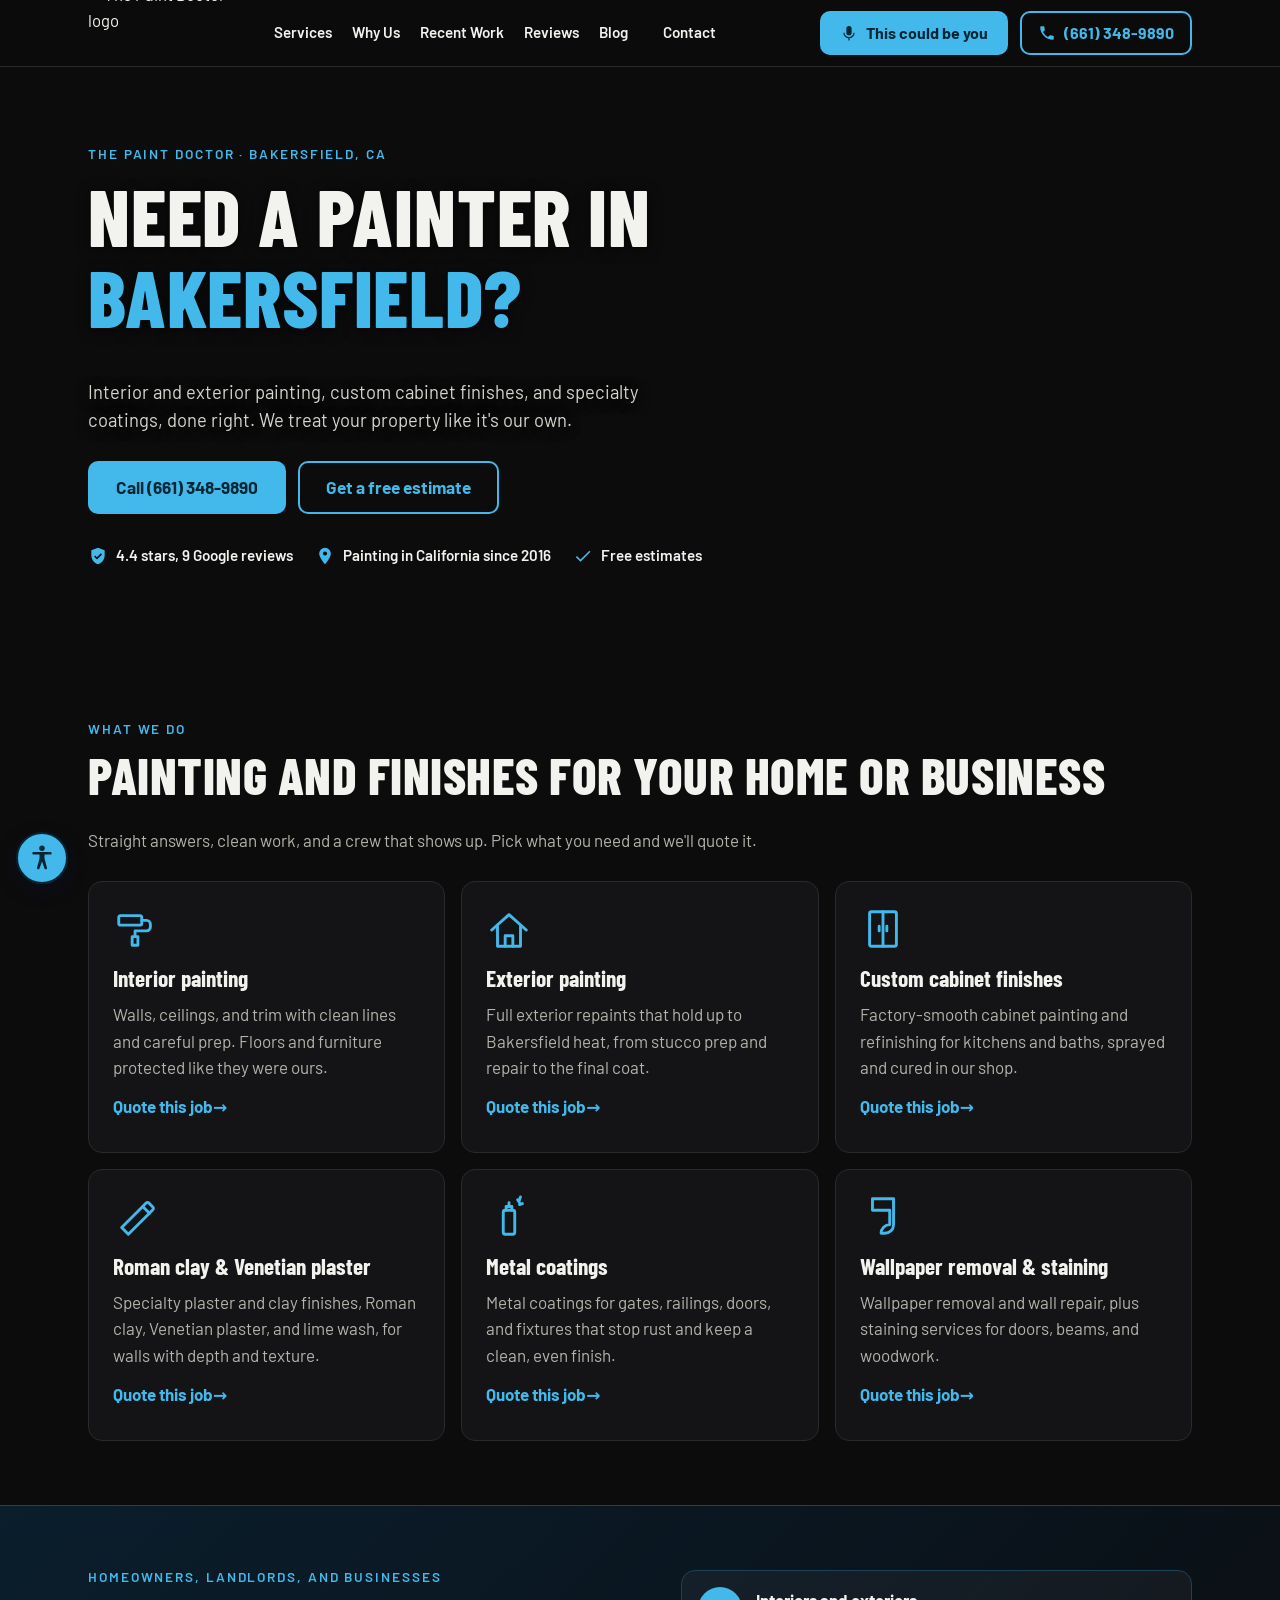
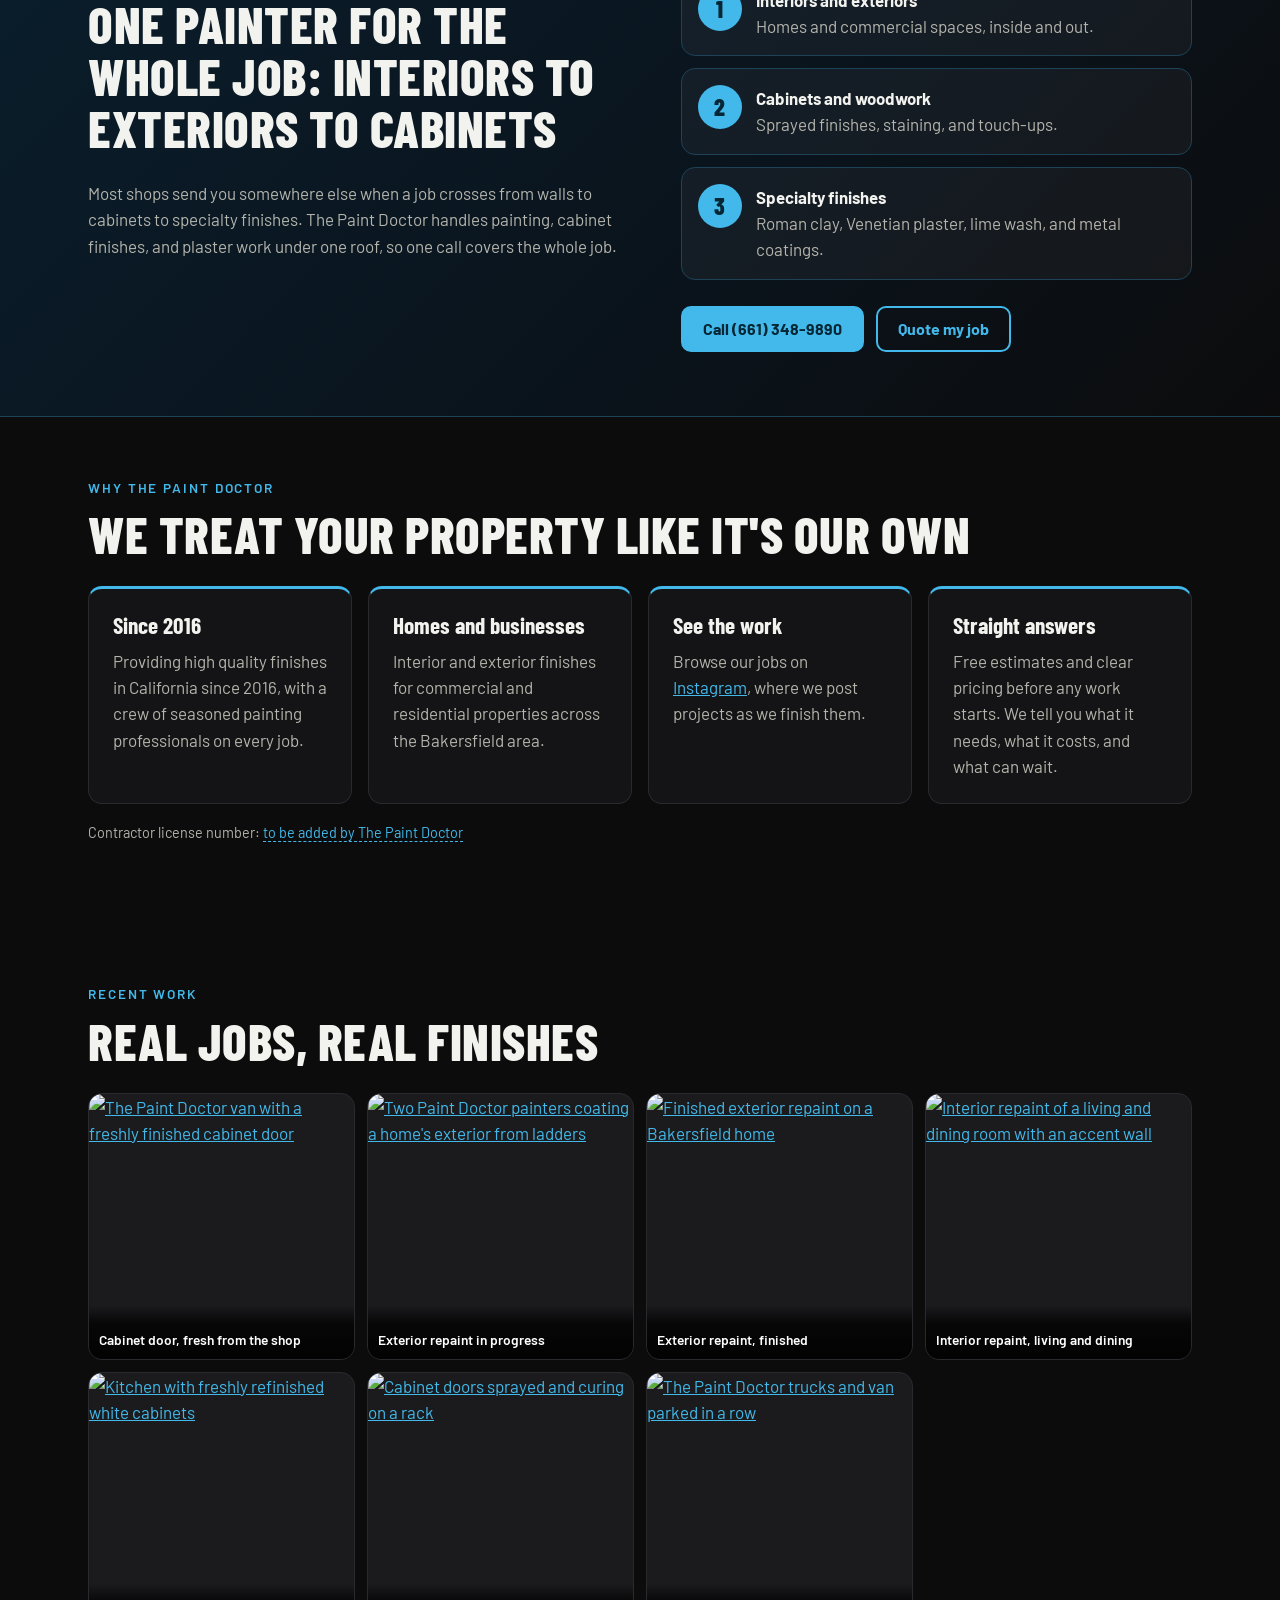
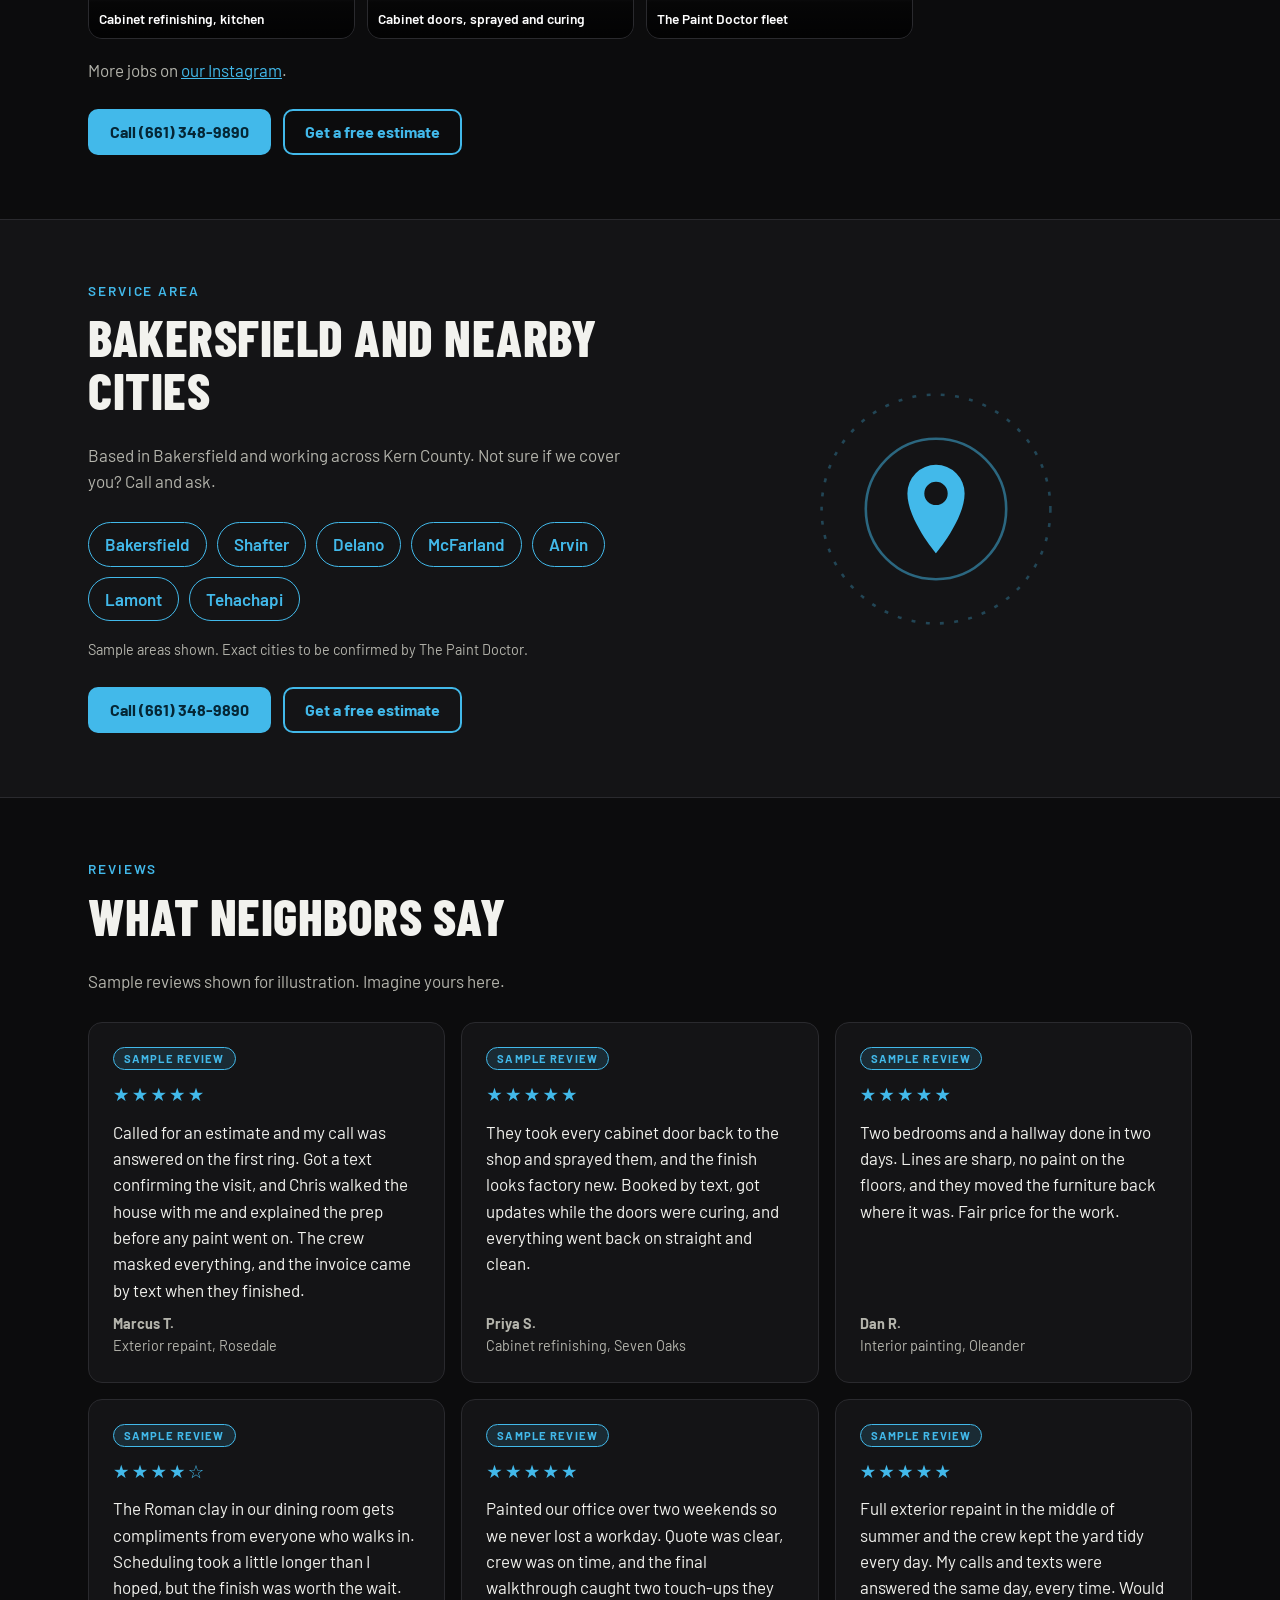
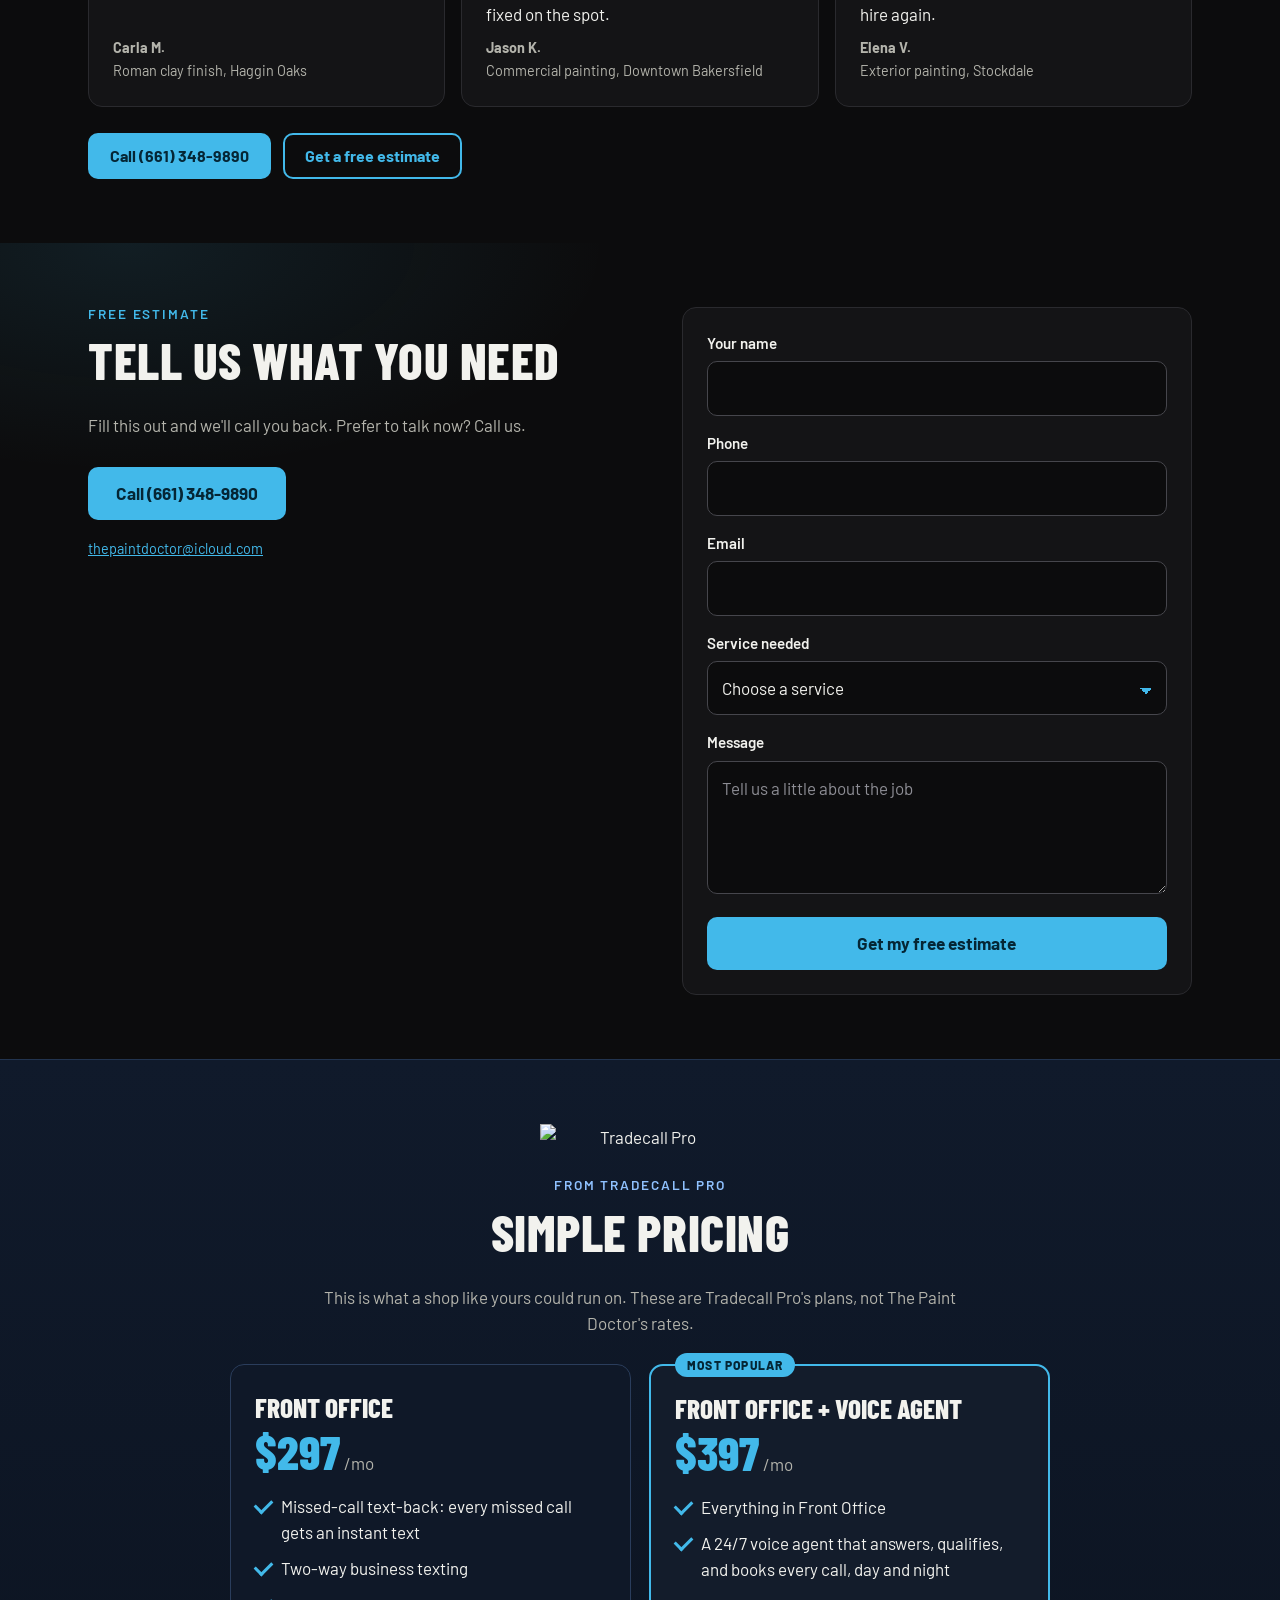
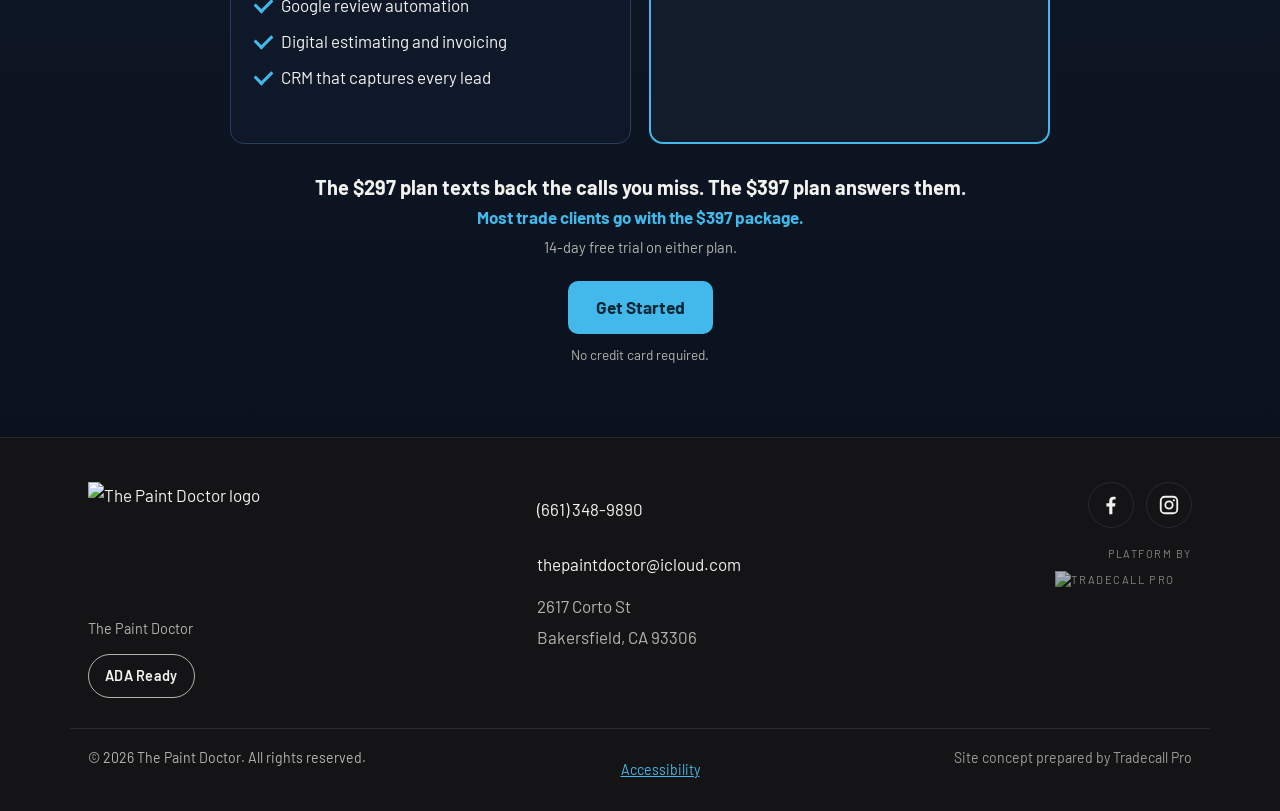
==== PaintDoctor/index.html @ b5bb81c0 "Paint Doctor prospect mockup (TCP-0525)" ====
<!doctype html>
<html lang="en">
<head>
<meta charset="utf-8">
<meta name="viewport" content="width=device-width, initial-scale=1">
<title>The Paint Doctor | Painter in Bakersfield, CA</title>
<meta name="description" content="Interior and exterior painting, custom cabinet finishes, Roman clay and Venetian plaster, and metal coatings in Bakersfield. Call The Paint Doctor at (661) 348-9890 for a free estimate.">
<meta property="og:type" content="website">
<meta property="og:title" content="The Paint Doctor | Painter in Bakersfield, CA">
<meta property="og:description" content="Interior, exterior, and cabinet painting, done right. Call or send a quick note and we'll get back to you.">
<meta property="og:image" content="https://images.pexels.com/photos/36153946/pexels-photo-36153946.jpeg?auto=compress&cs=tinysrgb&w=1600">
<meta name="theme-color" content="#0c0c0d">
<link rel="icon" href="data:image/svg+xml,%3Csvg xmlns='http://www.w3.org/2000/svg' viewBox='0 0 32 32'%3E%3Crect width='32' height='32' rx='6' fill='%230c0c0d'/%3E%3Cpath d='M16 3s9 10.5 9 16a9 9 0 1 1-18 0c0-5.5 9-16 9-16z' fill='%2342b9ea'/%3E%3C/svg%3E">
<link rel="preconnect" href="https://fonts.googleapis.com">
<link rel="preconnect" href="https://fonts.gstatic.com" crossorigin>
<link rel="stylesheet" href="https://fonts.googleapis.com/css2?family=Barlow+Condensed:wght@600;700;800&family=Barlow:wght@400;500;600&display=swap">
<link rel="stylesheet" href="styles.css?v=11">
</head>
<body>
<a class="skip" href="#main">Skip to content</a>

<header class="site-header" id="top">
  <div class="wrap header-row">
    <a class="brand" href="#top" aria-label="The Paint Doctor">
      <img src="https://paintdoctorchris.com/wp-content/uploads/2020/05/The-Paint-Doctor-logo.png" alt="The Paint Doctor logo" style="width:150px;height:104px;object-fit:contain">
    </a>
    <nav class="nav" id="nav" aria-label="Main">
      <a href="#services">Services</a>
      <a href="#why">Why Us</a>
      <a href="#work">Recent Work</a>
      <a href="#reviews">Reviews</a>
      <a href="#blog" id="blogLink" aria-haspopup="dialog">Blog</a>
      <a href="#quote">Contact</a>
    </nav>
    <div class="header-ctas">
      <button class="btn btn-call btn-demo" id="demoOpen" type="button" aria-haspopup="dialog">
        <svg viewBox="0 0 24 24" width="18" height="18" aria-hidden="true"><path fill="currentColor" d="M12 15a3.500 3.500 0 0 0 3.500-3.500V6a3.500 3.500 0 0 0-7 0v5.500A3.500 3.500 0 0 0 12 15zm6-3.500a6 6 0 0 1-12 0H4.500a7.500 7.500 0 0 0 6.750 7.460V22h1.500v-3.040A7.500 7.500 0 0 0 19.500 11.500z"/></svg>
        <span>This could be you</span>
      </button>
      <a class="btn btn-ghost header-call" href="tel:+16613489890" aria-label="Call (661) 348-9890">
        <svg viewBox="0 0 24 24" width="18" height="18" aria-hidden="true"><path fill="currentColor" d="M6.6 10.8a15.1 15.1 0 0 0 6.6 6.6l2.2-2.2a1 1 0 0 1 1-.25 11.4 11.4 0 0 0 3.6.57 1 1 0 0 1 1 1V20a1 1 0 0 1-1 1A17 17 0 0 1 3 4a1 1 0 0 1 1-1h3.5a1 1 0 0 1 1 1c0 1.25.2 2.45.57 3.57a1 1 0 0 1-.25 1z"/></svg>
        <span class="call-num">(661) 348-9890</span>
      </a>
    </div>
    <button class="menu-btn" id="menuBtn" aria-expanded="false" aria-controls="nav" aria-label="Open menu">
      <span></span><span></span><span></span>
    </button>
  </div>
</header>

<main id="main">

<section class="hero">
  <div class="wrap hero-grid">
    <div class="hero-copy">
      <p class="eyebrow">The Paint Doctor &middot; Bakersfield, CA</p>
      <h1>Need a painter in <span class="hl">Bakersfield?</span></h1>
      <p class="lead">Interior and exterior painting, custom cabinet finishes, and specialty coatings, done right. We treat your property like it's our own.</p>
      <div class="cta-row">
        <a class="btn btn-call btn-lg" href="tel:+16613489890">Call (661) 348-9890</a>
        <a class="btn btn-ghost btn-lg" href="#quote">Get a free estimate</a>
      </div>
      <ul class="trust" aria-label="Why call us">
        <li><svg viewBox="0 0 24 24" width="20" height="20" aria-hidden="true"><path fill="currentColor" d="M12 2 4 5v6c0 5 3.4 9.4 8 11 4.6-1.6 8-6 8-11V5zm-1.2 14.2-3.5-3.5 1.4-1.4 2.1 2.1 4.6-4.6 1.4 1.4z"/></svg>4.4 stars, 9 Google reviews</li>
        <li><svg viewBox="0 0 24 24" width="20" height="20" aria-hidden="true"><path fill="currentColor" d="M12 2a7 7 0 0 0-7 7c0 5.2 7 13 7 13s7-7.8 7-13a7 7 0 0 0-7-7zm0 9.5A2.5 2.5 0 1 1 12 6.500a2.500 2.500 0 0 1 0 5z"/></svg>Painting in California since 2016</li>
        <li><svg viewBox="0 0 24 24" width="20" height="20" aria-hidden="true"><path fill="currentColor" d="M9 16.2 4.800 12l-1.400 1.400L9 19 21 7l-1.400-1.400z"/></svg>Free estimates</li>
      </ul>
    </div>
    <div class="hero-art" aria-hidden="true">
      <svg viewBox="0 0 320 320" class="hero-bolt">
        <circle cx="160" cy="160" r="150" fill="none" stroke="currentColor" stroke-opacity=".25" stroke-width="2" stroke-dasharray="4 10"/>
        <circle cx="160" cy="160" r="112" fill="currentColor" fill-opacity=".07"/>
        <rect x="78" y="106" width="126" height="36" rx="9" fill="currentColor"/>
        <path d="M204 124h16a14 14 0 0 1 14 14v20a14 14 0 0 1-14 14h-56" fill="none" stroke="currentColor" stroke-width="11"/>
        <rect x="156" y="164" width="17" height="56" rx="8" fill="currentColor"/>
      </svg>
    </div>
  </div>
</section>

<section class="section" id="services" aria-labelledby="services-h">
  <div class="wrap">
    <p class="eyebrow">What we do</p>
    <h2 id="services-h">Painting and finishes for your home or business</h2>
    <p class="section-lead">Straight answers, clean work, and a crew that shows up. Pick what you need and we'll quote it.</p>
    <ul class="grid services">
      <li class="card">
        <svg class="ico" viewBox="0 0 48 48" aria-hidden="true" fill="none" stroke="currentColor" stroke-width="3" stroke-linecap="round" stroke-linejoin="round"><rect x="6" y="10" width="24" height="10" rx="2"/><path d="M30 15h5a4 4 0 0 1 4 4v3a4 4 0 0 1-4 4H23v6"/><path d="M20 32h6v9h-6z"/></svg>
        <h3>Interior painting</h3>
        <p>Walls, ceilings, and trim with clean lines and careful prep. Floors and furniture protected like they were ours.</p>
        <a class="card-link" href="#quote" data-service="Interior painting">Quote this job</a>
      </li>
      <li class="card">
        <svg class="ico" viewBox="0 0 48 48" aria-hidden="true" fill="none" stroke="currentColor" stroke-width="3" stroke-linecap="round" stroke-linejoin="round"><path d="M6 25 24 9l18 16"/><path d="M12 21v21h24V21"/><path d="M20 42V31h8v11"/></svg>
        <h3>Exterior painting</h3>
        <p>Full exterior repaints that hold up to Bakersfield heat, from stucco prep and repair to the final coat.</p>
        <a class="card-link" href="#quote" data-service="Exterior painting">Quote this job</a>
      </li>
      <li class="card">
        <svg class="ico" viewBox="0 0 48 48" aria-hidden="true" fill="none" stroke="currentColor" stroke-width="3" stroke-linecap="round" stroke-linejoin="round"><rect x="10" y="6" width="28" height="36" rx="2"/><path d="M24 6v36"/><path d="M20 21v5M28 21v5"/></svg>
        <h3>Custom cabinet finishes</h3>
        <p>Factory-smooth cabinet painting and refinishing for kitchens and baths, sprayed and cured in our shop.</p>
        <a class="card-link" href="#quote" data-service="Custom cabinet finishes">Quote this job</a>
      </li>
      <li class="card">
        <svg class="ico" viewBox="0 0 48 48" aria-hidden="true" fill="none" stroke="currentColor" stroke-width="3" stroke-linecap="round" stroke-linejoin="round"><path d="M9 35 31 13l7 7L16 42z"/><path d="M31 13l3.500-3.500a2.100 2.100 0 0 1 3 0l4 4a2.100 2.100 0 0 1 0 3L38 20"/></svg>
        <h3>Roman clay &amp; Venetian plaster</h3>
        <p>Specialty plaster and clay finishes, Roman clay, Venetian plaster, and lime wash, for walls with depth and texture.</p>
        <a class="card-link" href="#quote" data-service="Roman clay and Venetian plaster">Quote this job</a>
      </li>
      <li class="card">
        <svg class="ico" viewBox="0 0 48 48" aria-hidden="true" fill="none" stroke="currentColor" stroke-width="3" stroke-linecap="round" stroke-linejoin="round"><rect x="18" y="17" width="12" height="25" rx="2"/><path d="M21 17v-4h6v4"/><path d="M24 13V9"/><path d="M33 6l2 3M38 10l-3 1M36 3l-1 3"/></svg>
        <h3>Metal coatings</h3>
        <p>Metal coatings for gates, railings, doors, and fixtures that stop rust and keep a clean, even finish.</p>
        <a class="card-link" href="#quote" data-service="Metal coatings">Quote this job</a>
      </li>
      <li class="card">
        <svg class="ico" viewBox="0 0 48 48" aria-hidden="true" fill="none" stroke="currentColor" stroke-width="3" stroke-linecap="round" stroke-linejoin="round"><path d="M13 5h22v27a9 9 0 0 1-9 9h-4a9 9 0 0 1 9-9V17H13z"/></svg>
        <h3>Wallpaper removal &amp; staining</h3>
        <p>Wallpaper removal and wall repair, plus staining services for doors, beams, and woodwork.</p>
        <a class="card-link" href="#quote" data-service="Wallpaper removal and staining">Quote this job</a>
      </li>
    </ul>
  </div>
</section>

<section class="band" id="investors" aria-labelledby="inv-h">
  <div class="wrap band-grid">
    <div>
      <p class="eyebrow">Homeowners, landlords, and businesses</p>
      <h2 id="inv-h">One painter for the whole job: interiors to exteriors to cabinets</h2>
      <p class="section-lead">Most shops send you somewhere else when a job crosses from walls to cabinets to specialty finishes. The Paint Doctor handles painting, cabinet finishes, and plaster work under one roof, so one call covers the whole job.</p>
    </div>
    <div class="band-side">
      <ol class="steps">
        <li><strong>Interiors and exteriors</strong><span>Homes and commercial spaces, inside and out.</span></li>
        <li><strong>Cabinets and woodwork</strong><span>Sprayed finishes, staining, and touch-ups.</span></li>
        <li><strong>Specialty finishes</strong><span>Roman clay, Venetian plaster, lime wash, and metal coatings.</span></li>
      </ol>
      <div class="cta-row">
        <a class="btn btn-call" href="tel:+16613489890">Call (661) 348-9890</a>
        <a class="btn btn-ghost" href="#quote" data-service="Custom cabinet finishes">Quote my job</a>
      </div>
    </div>
  </div>
</section>

<section class="section" id="why" aria-labelledby="why-h">
  <div class="wrap">
    <p class="eyebrow">Why The Paint Doctor</p>
    <h2 id="why-h">We treat your property like it's our own</h2>
    <ul class="grid why">
      <li class="card">
        <h3>Since 2016</h3>
        <p>Providing high quality finishes in California since 2016, with a crew of seasoned painting professionals on every job.</p>
      </li>
      <li class="card">
        <h3>Homes and businesses</h3>
        <p>Interior and exterior finishes for commercial and residential properties across the Bakersfield area.</p>
      </li>
      <li class="card">
        <h3>See the work</h3>
        <p>Browse our jobs on <a href="https://www.instagram.com/thepaintdoctorchris/" target="_blank" rel="noopener">Instagram</a>, where we post projects as we finish them.</p>
      </li>
      <li class="card">
        <h3>Straight answers</h3>
        <p>Free estimates and clear pricing before any work starts. We tell you what it needs, what it costs, and what can wait.</p>
      </li>
    </ul>
    <!-- PLACEHOLDER: add license number here once confirmed by the shop. Do not invent one. -->
    <p class="note">Contractor license number: <span class="ph">to be added by The Paint Doctor</span></p>
  </div>
</section>

<section class="section" id="work" aria-labelledby="work-h">
  <div class="wrap">
    <p class="eyebrow">Recent work</p>
    <h2 id="work-h">Real jobs, real finishes</h2>
    <ul class="gallery">
      <li><a class="shot" href="https://www.instagram.com/thepaintdoctorchris/" target="_blank" rel="noopener">
        <img src="https://paintdoctorchris.com/wp-content/uploads/2020/09/image-20.jpeg" alt="The Paint Doctor van with a freshly finished cabinet door" loading="lazy" decoding="async">
        <span class="cap">Cabinet door, fresh from the shop</span><span class="sr-only"> (opens Instagram in a new tab)</span>
      </a></li>
      <li><a class="shot" href="https://www.instagram.com/thepaintdoctorchris/" target="_blank" rel="noopener">
        <img src="https://paintdoctorchris.com/wp-content/uploads/2020/05/20171013_123842.jpg" alt="Two Paint Doctor painters coating a home's exterior from ladders" loading="lazy" decoding="async">
        <span class="cap">Exterior repaint in progress</span><span class="sr-only"> (opens Instagram in a new tab)</span>
      </a></li>
      <li><a class="shot" href="https://www.instagram.com/thepaintdoctorchris/" target="_blank" rel="noopener">
        <img src="https://paintdoctorchris.com/wp-content/uploads/2020/05/20170608_093631.jpg" alt="Finished exterior repaint on a Bakersfield home" loading="lazy" decoding="async">
        <span class="cap">Exterior repaint, finished</span><span class="sr-only"> (opens Instagram in a new tab)</span>
      </a></li>
      <li><a class="shot" href="https://www.instagram.com/thepaintdoctorchris/" target="_blank" rel="noopener">
        <img src="https://paintdoctorchris.com/wp-content/uploads/2020/05/IMG_0165.jpg" alt="Interior repaint of a living and dining room with an accent wall" loading="lazy" decoding="async">
        <span class="cap">Interior repaint, living and dining</span><span class="sr-only"> (opens Instagram in a new tab)</span>
      </a></li>
      <li><a class="shot" href="https://www.instagram.com/thepaintdoctorchris/" target="_blank" rel="noopener">
        <img src="https://paintdoctorchris.com/wp-content/uploads/2020/05/IMG_2094.jpg" alt="Kitchen with freshly refinished white cabinets" loading="lazy" decoding="async">
        <span class="cap">Cabinet refinishing, kitchen</span><span class="sr-only"> (opens Instagram in a new tab)</span>
      </a></li>
      <li><a class="shot" href="https://www.instagram.com/thepaintdoctorchris/" target="_blank" rel="noopener">
        <img src="https://paintdoctorchris.com/wp-content/uploads/2020/09/image-5.jpeg" alt="Cabinet doors sprayed and curing on a rack" loading="lazy" decoding="async">
        <span class="cap">Cabinet doors, sprayed and curing</span><span class="sr-only"> (opens Instagram in a new tab)</span>
      </a></li>
      <li><a class="shot" href="https://www.instagram.com/thepaintdoctorchris/" target="_blank" rel="noopener">
        <img src="https://paintdoctorchris.com/wp-content/uploads/2020/05/paint-doctor-vehicle-gradient.jpg" alt="The Paint Doctor trucks and van parked in a row" loading="lazy" decoding="async">
        <span class="cap">The Paint Doctor fleet</span><span class="sr-only"> (opens Instagram in a new tab)</span>
      </a></li>
    </ul>
    <p class="gallery-foot">More jobs on <a href="https://www.instagram.com/thepaintdoctorchris/" target="_blank" rel="noopener">our Instagram</a>.</p>
    <div class="cta-row">
      <a class="btn btn-call" href="tel:+16613489890">Call (661) 348-9890</a>
      <a class="btn btn-ghost" href="#quote">Get a free estimate</a>
    </div>
  </div>
</section>

<section class="section alt" id="area" aria-labelledby="area-h">
  <div class="wrap area-grid">
    <div>
      <p class="eyebrow">Service area</p>
      <h2 id="area-h">Bakersfield and nearby cities</h2>
      <p class="section-lead">Based in Bakersfield and working across Kern County. Not sure if we cover you? Call and ask.</p>
      <!-- PLACEHOLDER: this city list is a plausible sample, not verified. Replace with the shop's exact cities. -->
      <ul class="chips">
        <li>Bakersfield</li><li>Shafter</li><li>Delano</li><li>McFarland</li><li>Arvin</li><li>Lamont</li><li>Tehachapi</li>
      </ul>
      <p class="note">Sample areas shown. Exact cities to be confirmed by The Paint Doctor.</p>
      <div class="cta-row">
        <a class="btn btn-call" href="tel:+16613489890">Call (661) 348-9890</a>
        <a class="btn btn-ghost" href="#quote">Get a free estimate</a>
      </div>
    </div>
    <svg class="area-art" viewBox="0 0 200 200" aria-hidden="true">
      <circle cx="100" cy="100" r="88" fill="none" stroke="currentColor" stroke-opacity=".3" stroke-width="2" stroke-dasharray="3 8"/>
      <circle cx="100" cy="100" r="54" fill="none" stroke="currentColor" stroke-opacity=".5" stroke-width="2"/>
      <path d="M100 66a22 22 0 0 0-22 22c0 20 22 46 22 46s22-26 22-46a22 22 0 0 0-22-22zm0 31a9 9 0 1 1 0-18 9 9 0 0 1 0 18z" fill="currentColor"/>
    </svg>
  </div>
</section>

<section class="section" id="reviews" aria-labelledby="rev-h">
  <div class="wrap">
    <p class="eyebrow">Reviews</p>
    <h2 id="rev-h">What neighbors say</h2>
    <p class="section-lead">Sample reviews shown for illustration. Imagine yours here.</p>
    <!-- SAMPLE REVIEWS: illustrative only, badged as samples. Replace with the shop's real Google / Facebook reviews. -->
    <ul class="grid reviews">
      <li class="card review">
        <span class="badge">Sample review</span>
        <p class="stars" role="img" aria-label="5 out of 5 stars">&#9733;&#9733;&#9733;&#9733;&#9733;</p>
        <p class="rev-text">Called for an estimate and my call was answered on the first ring. Got a text confirming the visit, and Chris walked the house with me and explained the prep before any paint went on. The crew masked everything, and the invoice came by text when they finished.</p>
        <p class="rev-by"><strong>Marcus T.</strong><span>Exterior repaint, Rosedale</span></p>
      </li>
      <li class="card review">
        <span class="badge">Sample review</span>
        <p class="stars" role="img" aria-label="5 out of 5 stars">&#9733;&#9733;&#9733;&#9733;&#9733;</p>
        <p class="rev-text">They took every cabinet door back to the shop and sprayed them, and the finish looks factory new. Booked by text, got updates while the doors were curing, and everything went back on straight and clean.</p>
        <p class="rev-by"><strong>Priya S.</strong><span>Cabinet refinishing, Seven Oaks</span></p>
      </li>
      <li class="card review">
        <span class="badge">Sample review</span>
        <p class="stars" role="img" aria-label="5 out of 5 stars">&#9733;&#9733;&#9733;&#9733;&#9733;</p>
        <p class="rev-text">Two bedrooms and a hallway done in two days. Lines are sharp, no paint on the floors, and they moved the furniture back where it was. Fair price for the work.</p>
        <p class="rev-by"><strong>Dan R.</strong><span>Interior painting, Oleander</span></p>
      </li>
      <li class="card review">
        <span class="badge">Sample review</span>
        <p class="stars" role="img" aria-label="4 out of 5 stars">&#9733;&#9733;&#9733;&#9733;&#9734;</p>
        <p class="rev-text">The Roman clay in our dining room gets compliments from everyone who walks in. Scheduling took a little longer than I hoped, but the finish was worth the wait.</p>
        <p class="rev-by"><strong>Carla M.</strong><span>Roman clay finish, Haggin Oaks</span></p>
      </li>
      <li class="card review">
        <span class="badge">Sample review</span>
        <p class="stars" role="img" aria-label="5 out of 5 stars">&#9733;&#9733;&#9733;&#9733;&#9733;</p>
        <p class="rev-text">Painted our office over two weekends so we never lost a workday. Quote was clear, crew was on time, and the final walkthrough caught two touch-ups they fixed on the spot.</p>
        <p class="rev-by"><strong>Jason K.</strong><span>Commercial painting, Downtown Bakersfield</span></p>
      </li>
      <li class="card review">
        <span class="badge">Sample review</span>
        <p class="stars" role="img" aria-label="5 out of 5 stars">&#9733;&#9733;&#9733;&#9733;&#9733;</p>
        <p class="rev-text">Full exterior repaint in the middle of summer and the crew kept the yard tidy every day. My calls and texts were answered the same day, every time. Would hire again.</p>
        <p class="rev-by"><strong>Elena V.</strong><span>Exterior painting, Stockdale</span></p>
      </li>
    </ul>
    <div class="cta-row">
      <a class="btn btn-call" href="tel:+16613489890">Call (661) 348-9890</a>
      <a class="btn btn-ghost" href="#quote">Get a free estimate</a>
    </div>
  </div>
</section>

<section class="section quote" id="quote" aria-labelledby="quote-h">
  <div class="wrap quote-grid">
    <div>
      <p class="eyebrow">Free estimate</p>
      <h2 id="quote-h">Tell us what you need</h2>
      <p class="section-lead">Fill this out and we'll call you back. Prefer to talk now? Call us.</p>
      <a class="btn btn-call btn-lg" href="tel:+16613489890">Call (661) 348-9890</a>
      <p class="note"><a href="mailto:thepaintdoctor@icloud.com">thepaintdoctor@icloud.com</a></p>
    </div>
    <div class="form-wrap">
      <!--
        LEAD-CAPTURE HOOKUP (Tradecall Pro): set data-endpoint to the Tradecall Pro
        lead-capture URL for this shop. Left as a placeholder in this mock-up, so
        nothing is sent anywhere. See script.js for the JSON payload shape.
      -->
      <form id="quoteForm" data-endpoint="https://example.invalid/TRADECALL-PRO-LEAD-CAPTURE-ENDPOINT" novalidate>
        <div class="field">
          <label for="name">Your name</label>
          <input id="name" name="name" type="text" autocomplete="name" required>
        </div>
        <div class="field">
          <label for="phone">Phone</label>
          <input id="phone" name="phone" type="tel" autocomplete="tel" inputmode="tel" required>
        </div>
        <div class="field">
          <label for="email">Email</label>
          <input id="email" name="email" type="email" autocomplete="email" required>
        </div>
        <div class="field">
          <label for="service">Service needed</label>
          <select id="service" name="service" required>
            <option value="" selected disabled>Choose a service</option>
            <option>Interior painting</option>
            <option>Exterior painting</option>
            <option>Custom cabinet finishes</option>
            <option>Roman clay and Venetian plaster</option>
            <option>Metal coatings</option>
            <option>Wallpaper removal and staining</option>
          </select>
        </div>
        <div class="field">
          <label for="message">Message</label>
          <textarea id="message" name="message" rows="4" placeholder="Tell us a little about the job"></textarea>
        </div>
        <p class="form-error" id="formError" role="alert" hidden></p>
        <button class="btn btn-call btn-lg btn-block" type="submit">Get my free estimate</button>
      </form>
      <div class="success" id="success" role="status" tabindex="-1" hidden>
        <svg viewBox="0 0 48 48" width="56" height="56" aria-hidden="true"><circle cx="24" cy="24" r="22" fill="none" stroke="currentColor" stroke-width="3"/><path d="M14 25l7 7 13-15" fill="none" stroke="currentColor" stroke-width="4" stroke-linecap="round" stroke-linejoin="round"/></svg>
        <h3>Thanks, we'll call you back shortly.</h3>
        <p>Need it sooner? Call <a href="tel:+16613489890">(661) 348-9890</a>.</p>
      </div>
    </div>
  </div>
</section>

<section class="pricing" id="pricing" aria-labelledby="price-h">
  <div class="wrap">
    <img class="price-logo" src="https://tradecallpro.co/images/logo/tradecallpro-logo-reversed.png" alt="Tradecall Pro" width="360" height="58" loading="lazy">
    <p class="eyebrow">From Tradecall Pro</p>
    <h2 id="price-h">Simple pricing</h2>
    <p class="section-lead">This is what a shop like yours could run on. These are Tradecall Pro's plans, not The Paint Doctor's rates.</p>
    <div class="plans">
      <article class="plan">
        <h3>Front Office</h3>
        <p class="plan-price"><b>$297</b><span>/mo</span></p>
        <ul class="ticks">
          <li>Missed-call text-back: every missed call gets an instant text</li>
          <li>Two-way business texting</li>
          <li>Google review automation</li>
          <li>Digital estimating and invoicing</li>
          <li>CRM that captures every lead</li>
        </ul>
      </article>
      <article class="plan plan-pop">
        <span class="pop-badge">Most popular</span>
        <h3>Front Office + Voice Agent</h3>
        <p class="plan-price"><b>$397</b><span>/mo</span></p>
        <ul class="ticks">
          <li>Everything in Front Office</li>
          <li>A 24/7 voice agent that answers, qualifies, and books every call, day and night</li>
        </ul>
      </article>
    </div>
    <p class="plan-diff">The $297 plan texts back the calls you miss. The $397 plan answers them.</p>
    <p class="plan-upsell">Most trade clients go with the $397 package.</p>
    <p class="plan-trial">14-day free trial on either plan.</p>
    <a class="btn btn-call btn-lg plan-cta" href="https://tradecallpro.co/#trial" target="_blank" rel="noopener">Get Started<span class="sr-only"> (opens the Tradecall Pro free trial in a new tab)</span></a>
    <p class="plan-fine">No credit card required.</p>
  </div>
</section>

</main>

<footer class="site-footer">
  <div class="wrap footer-grid">
    <div>
      <a class="brand" href="#top" aria-label="The Paint Doctor, back to top">
        <img src="https://paintdoctorchris.com/wp-content/uploads/2020/05/The-Paint-Doctor-logo.png" alt="The Paint Doctor logo" style="width:180px;height:124px;object-fit:contain">
      </a>
      <p class="foot-small">The Paint Doctor</p>
      <button class="ada-btn" id="adaBtn" type="button" aria-haspopup="dialog">ADA Ready</button>
    </div>
    <address>
      <a href="tel:+16613489890">(661) 348-9890</a><br>
      <a href="mailto:thepaintdoctor@icloud.com">thepaintdoctor@icloud.com</a><br>
      2617 Corto St<br>Bakersfield, CA 93306
    </address>
    <div class="foot-right">
      <div class="social">
        <a href="https://www.facebook.com/The-Paint-Doctor-1466772613601443/" target="_blank" rel="noopener" aria-label="The Paint Doctor on Facebook">
          <svg viewBox="0 0 24 24" width="22" height="22" aria-hidden="true"><path fill="currentColor" d="M13.500 22v-8.500h2.900l.5-3.500h-3.400V7.800c0-1 .3-1.700 1.700-1.700H17V3a23 23 0 0 0-2.500-.1c-2.600 0-4.400 1.600-4.400 4.500V10H7v3.500h3.100V22z"/></svg>
        </a>
        <a href="https://www.instagram.com/thepaintdoctorchris/" target="_blank" rel="noopener" aria-label="The Paint Doctor on Instagram">
          <svg viewBox="0 0 24 24" width="22" height="22" aria-hidden="true"><path fill="currentColor" d="M7.500 2h9A5.500 5.500 0 0 1 22 7.500v9a5.500 5.500 0 0 1-5.500 5.500h-9A5.500 5.500 0 0 1 2 16.500v-9A5.500 5.500 0 0 1 7.500 2zm0 2A3.500 3.500 0 0 0 4 7.500v9A3.500 3.500 0 0 0 7.500 20h9a3.500 3.500 0 0 0 3.500-3.500v-9A3.500 3.500 0 0 0 16.500 4zM12 7a5 5 0 1 1 0 10 5 5 0 0 1 0-10zm0 2a3 3 0 1 0 0 6 3 3 0 0 0 0-6zm5.300-3.300a1.200 1.200 0 1 1 0 2.400 1.200 1.200 0 0 1 0-2.400z"/></svg>
        </a>
      </div>
      <a class="platform-tag" href="https://tradecallpro.co" target="_blank" rel="noopener" aria-label="Platform by Tradecall Pro (opens in a new tab)">
        <span>Platform by</span>
        <img src="https://tradecallpro.co/images/logo/tradecallpro-logo-reversed.png" alt="Tradecall Pro" width="360" height="58" loading="lazy">
      </a>
    </div>
  </div>
  <div class="wrap legal">
    <p>&copy; 2026 The Paint Doctor. All rights reserved.</p>
    <p><a href="#" data-a11y-statement>Accessibility</a></p>
    <p class="credit">Site concept prepared by Tradecall Pro</p>
  </div>
</footer>

<dialog class="demo-modal ada-modal" id="adaModal" aria-labelledby="adaTitle" aria-modal="true" role="dialog">
  <button class="modal-x" id="adaClose" type="button" aria-label="Close">
    <svg viewBox="0 0 24 24" width="22" height="22" aria-hidden="true"><path d="M5 5l14 14M19 5 5 19" stroke="currentColor" stroke-width="2.5" stroke-linecap="round"/></svg>
  </button>
  <h2 id="adaTitle">ADA Ready</h2>
  <p>The ADA requires business websites to be usable by people with disabilities. Plaintiff firms now scan small business sites in bulk, and over 3,100 federal accessibility suits were filed last year. Most of them settle for five figures.</p>
  <p>Every web presence Tradecall Pro delivers is built to the WCAG 2.1 AA accessibility guidelines from day one: proper contrast, full keyboard navigation, alt text on every image, labeled forms. It is in the code itself, not a plugin bolted on afterward.</p>
  <p class="ada-close-line">Your site books jobs and keeps you out of the demand-letter pile at the same time.</p>
</dialog>

<dialog class="demo-modal blog-modal" id="blogModal" aria-labelledby="blogModalTitle">
  <button class="modal-x" id="blogClose" type="button" aria-label="Close">
    <svg viewBox="0 0 24 24" width="22" height="22" aria-hidden="true"><path d="M5 5l14 14M19 5 5 19" stroke="currentColor" stroke-width="2.5" stroke-linecap="round"/></svg>
  </button>
  <p class="eyebrow">Blog</p>
  <h2 id="blogModalTitle" class="sr-only">Blog</h2>
  <article class="post">
    <span class="badge">Sample post</span>
    <h3 class="post-title">5 Signs Your Bakersfield Home Is Ready for an Exterior Repaint</h3>
    <p class="post-meta">Sample post for illustration. Not written by The Paint Doctor.</p>
    <p>Your exterior paint works quietly in the background until it doesn't. Bakersfield sun is hard on a finish. If you own a home here, here are five signs it may be time to have a painter take a look.</p>
    <h4>1. Peeling, cracking, or bubbling paint</h4>
    <p>Once the film breaks, moisture gets under it and the damage spreads. Peeling on one wall usually means the same coat is failing on the others.</p>
    <h4>2. Color that has faded unevenly</h4>
    <p>South and west walls take the most sun in Kern County. When they look washed out next to the shaded sides, the coating has thinned past protecting the surface.</p>
    <h4>3. Cracked caulk and hairline stucco cracks</h4>
    <p>Failed caulk around windows and doors lets water in. Small stucco cracks are normal, but they should be sealed and coated before they grow.</p>
    <h4>4. Exposed wood or soft spots</h4>
    <p>Bare or soft fascia and trim will not hold paint, and they rot fast. Catching them at repaint time costs a fraction of replacing the wood later.</p>
    <h4>5. A chalky film on your hand</h4>
    <p>Run a hand along a sunny wall. If it comes away chalky, the paint is breaking down. New paint will not stick well until that surface is washed and prepped.</p>
    <p>Not sure where your exterior stands? A free estimate answers it fast. Call for a quote anywhere in Bakersfield and the surrounding cities.</p>
  </article>
  <aside class="gets" aria-labelledby="getsTitle">
    <p class="eyebrow">What you get</p>
    <h3 id="getsTitle">Free Monthly Blog Posts.</h3>
    <ul class="ticks">
      <li>Fresh content Google rewards: every post is another page that can rank for local searches.</li>
      <li>Answers the questions customers are already typing into Google, like "how much does it cost to paint a house in Bakersfield".</li>
      <li>Written for their trade and their town, published to their site, they lift zero fingers.</li>
    </ul>
    <p class="gets-line">Every Tradecall Pro website includes at least one blog post per month.</p>
    <a class="btn btn-call btn-lg" href="https://tradecallpro.co/#trial" target="_blank" rel="noopener">Get Started<span class="sr-only"> (opens the Tradecall Pro free trial in a new tab)</span></a>
  </aside>
</dialog>

<dialog class="demo-modal" id="demoModal" aria-labelledby="demoTitle">
  <button class="modal-x" id="demoClose" type="button" aria-label="Close">
    <svg viewBox="0 0 24 24" width="22" height="22" aria-hidden="true"><path d="M5 5l14 14M19 5 5 19" stroke="currentColor" stroke-width="2.5" stroke-linecap="round"/></svg>
  </button>
  <p class="eyebrow">Voice AI demo</p>
  <h2 id="demoTitle">Hear it in action</h2>
  <p class="modal-copy">You're about to experience how a live AI agent answers your phones when you can't pick up. Tap the call button, allow your microphone, and play the homeowner for a minute.</p>
  <div class="demo-box">
    <button class="btn btn-call btn-lg btn-block" id="demoCall" type="button">
      <svg viewBox="0 0 24 24" width="20" height="20" aria-hidden="true"><path fill="currentColor" d="M6.6 10.8a15.1 15.1 0 0 0 6.6 6.6l2.2-2.2a1 1 0 0 1 1-.25 11.4 11.4 0 0 0 3.6.57 1 1 0 0 1 1 1V20a1 1 0 0 1-1 1A17 17 0 0 1 3 4a1 1 0 0 1 1-1h3.5a1 1 0 0 1 1 1c0 1.25.2 2.45.57 3.57a1 1 0 0 1-.25 1z"/></svg>
      <span class="lbl">Call now</span>
    </button>
    <p class="demo-timer" id="demoTimer" hidden>0:00</p>
    <p class="demo-fail" id="demoFail" hidden>We couldn't start the demo call.</p>
    <p class="demo-status" id="demoStatus" role="status" aria-live="polite"></p>
    <div id="demoTs"></div>
    <p class="demo-after" id="demoAfter" hidden>Want this answering your shop's phones? <a href="https://tradecallpro.co/" target="_blank" rel="noopener">Start your free trial with Tradecall Pro</a>.</p>
  </div>
  <p class="modal-fine">Live demo by Tradecall Pro.</p>
</dialog>

<div class="mobile-bar" id="mobileBar" role="region" aria-label="Call or request a quote">
  <a class="btn btn-call" href="tel:+16613489890">Call now</a>
  <a class="btn btn-ghost" href="#quote">Free estimate</a>
</div>

<script src="script.js?v=9"></script>
<script src="demo.js?v=8"></script>
<script src="ada.js?v=1"></script>
<script src="a11y-statement.js?v=1" defer></script>
<!-- View tracking: set data-mockup-id to the identifier registered on the prospect record, then it reports views. Inert while empty. -->
<script src="mockup-beacon.js" data-mockup-id="paint-doctor" defer></script>
</body>
</html>
---- PaintDoctor/styles.css ----
:root{
  --bg:#0c0c0d; --bg2:#141416; --bg3:#1b1b1e; --line:#2a2a2e;
  --text:#f2f2ee; --muted:#b4b4ac;
  --amber:#42b9ea; --amber-d:#1f8fce; --on-amber:#052635;
  --head:"Barlow Condensed","Arial Narrow","Roboto Condensed",Impact,sans-serif;
  --body:"Barlow",system-ui,-apple-system,"Segoe UI",Roboto,Arial,sans-serif;
  --r:14px;
}
*{box-sizing:border-box}
html{scroll-behavior:smooth;scroll-padding-top:76px}
body{margin:0;background:var(--bg);color:var(--text);font:400 17px/1.55 var(--body);-webkit-font-smoothing:antialiased;padding-bottom:64px}
img,svg{display:block;max-width:100%}
a{color:var(--amber)}
a:focus-visible,button:focus-visible,input:focus-visible,select:focus-visible,textarea:focus-visible{outline:3px solid var(--amber);outline-offset:2px}
.wrap{width:100%;max-width:1140px;margin:0 auto;padding:0 18px}
.skip{position:absolute;left:-999px;top:8px;background:var(--amber);color:var(--on-amber);padding:8px 14px;border-radius:8px;z-index:100}
.skip:focus{left:8px}

h1,h2,h3{font-family:var(--head);text-transform:uppercase;letter-spacing:.01em;line-height:1.02;margin:0 0 .5em}
h1{font-size:clamp(2.7rem,9vw,5rem);font-weight:800}
h2{font-size:clamp(2rem,6vw,3.2rem);font-weight:800}
h3{font-size:1.45rem;font-weight:700;text-transform:none;letter-spacing:0;line-height:1.1;margin-bottom:.4em}
.hl{color:var(--amber)}
.eyebrow{font:600 .85rem/1 var(--body);letter-spacing:.14em;text-transform:uppercase;color:var(--amber);margin:0 0 14px}
.lead{font-size:1.15rem;color:var(--muted);max-width:34em}
.section-lead{color:var(--muted);max-width:40em;margin:0 0 28px}
.note{color:var(--muted);font-size:.9rem;margin-top:18px}
.ph{color:var(--amber);border-bottom:1px dashed var(--amber)}

.btn{display:inline-flex;align-items:center;justify-content:center;gap:8px;font:700 1rem/1 var(--body);text-decoration:none;border-radius:10px;padding:13px 20px;border:2px solid transparent;cursor:pointer;transition:transform .12s,background .12s}
.btn:hover{transform:translateY(-1px)}
.btn-call{background:var(--amber);color:var(--on-amber)}
.btn-call:hover{background:#7ed0f6}
.btn-ghost{border-color:var(--amber);color:var(--amber);background:transparent}
.btn-ghost:hover{background:rgba(66,185,234,.12)}
.btn-lg{padding:16px 26px;font-size:1.08rem}
.btn-block{width:100%}
.cta-row{display:flex;flex-wrap:wrap;gap:12px;margin-top:26px}

/* header */
.site-header{position:sticky;top:0;z-index:50;background:rgba(12,12,13,.92);backdrop-filter:blur(8px);border-bottom:1px solid var(--line)}
.header-row{display:flex;align-items:center;gap:14px;height:66px}
.brand{display:flex;align-items:center;gap:10px;text-decoration:none;color:var(--text)}
.bolt{color:var(--amber)}
.brand-text{display:flex;flex-direction:column;line-height:1}
.brand-name{font:800 1.7rem/1 var(--head);letter-spacing:.08em}
.brand-sub{font:600 .66rem/1 var(--body);letter-spacing:.2em;text-transform:uppercase;color:var(--muted);margin-top:3px}
.nav{display:none}
.header-ctas{margin-left:auto;display:flex;align-items:center;gap:8px}
.header-call{padding:10px 12px}
.call-num{display:none}
.btn-demo{padding:10px 12px;font-size:.92rem;white-space:nowrap}
.sr-only{position:absolute;width:1px;height:1px;overflow:hidden;clip:rect(0 0 0 0);white-space:nowrap}
.menu-btn{background:none;border:0;width:44px;height:44px;display:flex;flex-direction:column;justify-content:center;gap:5px;align-items:center;cursor:pointer}
.menu-btn span{display:block;width:24px;height:3px;background:var(--text);border-radius:2px;transition:transform .2s,opacity .2s}
.menu-btn[aria-expanded="true"] span:nth-child(1){transform:translateY(8px) rotate(45deg)}
.menu-btn[aria-expanded="true"] span:nth-child(2){opacity:0}
.menu-btn[aria-expanded="true"] span:nth-child(3){transform:translateY(-8px) rotate(-45deg)}
.nav.open{display:flex;flex-direction:column;position:absolute;top:66px;left:0;right:0;background:var(--bg2);border-bottom:1px solid var(--line);padding:8px 18px 16px}
.nav.open a{color:var(--text);text-decoration:none;padding:14px 4px;border-bottom:1px solid var(--line);font-weight:600}

/* hero */
.hero{padding:44px 0 56px;background:radial-gradient(900px 420px at 85% 0,rgba(66,185,234,.13),transparent 60%),var(--bg)}
.hero-grid{display:grid;gap:28px;align-items:center}
.hero-art{display:none}
.hero-bolt{color:var(--amber);width:100%;max-width:340px;margin:0 auto}
.trust{list-style:none;padding:0;margin:30px 0 0;display:flex;flex-wrap:wrap;gap:10px 22px}
.trust li{display:flex;align-items:center;gap:8px;font-weight:600;font-size:.95rem}
.trust svg{color:var(--amber)}

/* sections */
.section{padding:64px 0}
.section.alt{background:var(--bg2);border-block:1px solid var(--line)}
.grid{list-style:none;padding:0;margin:0;display:grid;gap:16px}
.card{background:var(--bg2);border:1px solid var(--line);border-radius:var(--r);padding:24px}
.alt .card{background:var(--bg3)}
.card p{margin:0;color:var(--muted)}
.ico{width:46px;height:46px;color:var(--amber);margin-bottom:14px}
.card-link{display:inline-block;margin-top:14px;font-weight:700;text-decoration:none}
.card-link::after{content:" \2192"}
.card-link:hover{text-decoration:underline}
.services .card{display:flex;flex-direction:column;align-items:flex-start}
.why .card{border-top:3px solid var(--amber)}

/* investor band */
.band{background:linear-gradient(135deg,#0a1e2c,#0a141d 55%,#0c0c0d);border-block:1px solid #1e4258;padding:64px 0}
.band-grid{display:grid;gap:30px}
.steps{list-style:none;margin:0;padding:0;counter-reset:s;display:grid;gap:12px}
.steps li{counter-increment:s;display:grid;grid-template-columns:44px 1fr;column-gap:14px;background:rgba(255,255,255,.04);border:1px solid #1e4258;border-radius:var(--r);padding:16px}
.steps li::before{content:counter(s);grid-row:span 2;width:44px;height:44px;border-radius:50%;background:var(--amber);color:var(--on-amber);font:800 1.5rem/44px var(--head);text-align:center}
.steps strong{font-size:1.05rem}
.steps span{color:var(--muted)}

/* area */
.area-grid{display:grid;gap:30px;align-items:center}
.chips{list-style:none;padding:0;margin:0;display:flex;flex-wrap:wrap;gap:10px}
.chips li{border:1px solid var(--amber);color:var(--amber);border-radius:999px;padding:8px 16px;font-weight:600}
.area-art{color:var(--amber);width:100%;max-width:260px;margin:0 auto}

/* reviews */
.review-ph{border-style:dashed;border-color:#4a4a50;min-height:150px;display:flex;flex-direction:column;justify-content:center}
.ph-label{font:700 .8rem/1 var(--body)!important;letter-spacing:.12em;text-transform:uppercase;color:var(--amber)!important;margin-bottom:10px!important}

/* quote */
.quote{background:radial-gradient(800px 380px at 10% 0,rgba(66,185,234,.1),transparent 60%),var(--bg)}
.quote-grid{display:grid;gap:32px}
.form-wrap{background:var(--bg2);border:1px solid var(--line);border-radius:var(--r);padding:24px}
.field{margin-bottom:16px}
label{display:block;font-weight:600;margin-bottom:6px;font-size:.95rem}
input,select,textarea{width:100%;font:inherit;color:var(--text);background:#0c0c0d;border:1.5px solid #46464c;border-radius:10px;padding:13px 14px}
input::placeholder,textarea::placeholder{color:#8d8d94}
select{appearance:none;background-image:linear-gradient(45deg,transparent 50%,var(--amber) 50%),linear-gradient(135deg,var(--amber) 50%,transparent 50%);background-position:calc(100% - 20px) 55%,calc(100% - 14px) 55%;background-size:6px 6px;background-repeat:no-repeat;padding-right:38px}
input:invalid.touched,select:invalid.touched{border-color:#ff7b6b}
.form-error{color:#ff9d90;font-weight:600;margin:0 0 14px}
.success{text-align:center;padding:20px 8px;color:var(--text)}
.success svg{color:var(--amber);margin:0 auto 14px}
.success h3{font-family:var(--head);text-transform:uppercase;font-size:2rem;font-weight:800}
.success p{color:var(--muted)}
[hidden]{display:none!important}

/* footer */
.site-footer{background:var(--bg2);border-top:1px solid var(--line);padding:44px 0 20px}
.footer-grid{display:grid;gap:26px}
.site-footer address{font-style:normal;color:var(--muted);line-height:1.8}
.site-footer address a{color:var(--text);text-decoration:none}
.site-footer address a:hover{color:var(--amber)}
.foot-small{color:var(--muted);font-size:.9rem;margin:12px 0 0}
.social{display:flex;gap:12px}
.social a{width:46px;height:46px;border:1px solid var(--line);border-radius:50%;display:grid;place-items:center;color:var(--text)}
.social a:hover{color:var(--on-amber);background:var(--amber);border-color:var(--amber)}
.legal{display:flex;flex-wrap:wrap;justify-content:space-between;gap:8px;margin-top:30px;padding-top:18px;border-top:1px solid var(--line);color:var(--muted);font-size:.88rem}
.legal p{margin:0}
.credit{opacity:.85}


@media (min-width:760px){
  body{padding-bottom:0}

  .call-num{display:inline}
  .grid.services,.grid.why,.grid.reviews{grid-template-columns:repeat(2,1fr)}
  .grid.reviews{grid-template-columns:repeat(3,1fr)}
  .band-grid,.area-grid,.quote-grid{grid-template-columns:1.1fr 1fr}
  .footer-grid{grid-template-columns:1.2fr 1.4fr auto;align-items:start}
}
@media (min-width:980px){
  .menu-btn{display:none}
  .nav{display:flex;gap:22px;margin-left:30px}
  .nav a{color:var(--text);text-decoration:none;font-weight:600;font-size:.95rem}
  .nav a:hover{color:var(--amber)}
  .header-ctas{gap:12px}
  .header-call{padding:10px 16px}
  .btn-demo{padding:10px 18px;font-size:1rem}
  .hero{padding:80px 0 90px}
  .hero-grid{grid-template-columns:1.4fr 1fr}
  .hero-art{display:block}
  .grid.services{grid-template-columns:repeat(3,1fr)}
  .grid.why{grid-template-columns:repeat(4,1fr)}
}
@media (prefers-reduced-motion:reduce){html{scroll-behavior:auto}.btn{transition:none}}

/* demo button attention pulse */
.btn-demo{box-shadow:0 0 0 0 rgba(66,185,234,.6);animation:pulse 2.4s infinite}
@keyframes pulse{70%{box-shadow:0 0 0 10px rgba(66,185,234,0)}100%{box-shadow:0 0 0 0 rgba(66,185,234,0)}}
@media (prefers-reduced-motion:reduce){.btn-demo{animation:none}}
@media (max-width:420px){.site-header .brand-text{display:none}.btn-demo{font-size:.88rem;padding:10px}}
.header-ctas{margin-left:auto}
@media (min-width:980px){.header-ctas{margin-left:auto}}

/* gallery */
.gallery{list-style:none;margin:0;padding:0;display:grid;grid-template-columns:repeat(2,1fr);gap:12px}
.shot{position:relative;display:block;border-radius:var(--r);overflow:hidden;aspect-ratio:1/1;background:var(--bg3);border:1px solid var(--line)}
.shot img{width:100%;height:100%;object-fit:cover}
.cap{position:absolute;left:0;right:0;bottom:0;padding:26px 10px 10px;background:linear-gradient(transparent,rgba(0,0,0,.88));color:#fff;font-weight:600;font-size:.86rem;line-height:1.25}
.gallery-foot{margin:18px 0 0;color:var(--muted)}

/* sample reviews */
.review{position:relative;display:flex;flex-direction:column;gap:10px}
.badge{align-self:flex-start;background:rgba(66,185,234,.14);border:1px solid var(--amber);color:var(--amber);font:700 .7rem/1 var(--body);letter-spacing:.1em;text-transform:uppercase;border-radius:999px;padding:5px 10px}
.stars{color:var(--amber)!important;font-size:1.15rem;letter-spacing:.12em;margin:0}
.rev-text{color:var(--text)!important}
.rev-by{display:flex;flex-direction:column;margin-top:auto!important;font-size:.9rem}
.rev-by span{color:var(--muted)}

/* mobile call bar */
.mobile-bar{position:fixed;left:0;right:0;bottom:0;z-index:40;display:grid;grid-template-columns:1fr 1fr;gap:10px;padding:10px 12px calc(10px + env(safe-area-inset-bottom));background:rgba(12,12,13,.96);border-top:1px solid var(--line);transition:transform .25s}
.mobile-bar .btn{padding:16px 10px;font-size:1.05rem;min-height:52px;background-clip:padding-box}
.mobile-bar .btn-ghost{background:var(--bg)}
.mobile-bar.hide{transform:translateY(110%);pointer-events:none}
body{padding-bottom:84px}
@media (min-width:768px){.gallery{grid-template-columns:repeat(4,1fr)}}
@media (min-width:768px){body{padding-bottom:0}}
@media (min-width:768px){.mobile-bar{display:none!important}}

/* v3: demo modal */
.demo-modal{width:min(92vw,520px);max-height:92vh;overflow:auto;background:var(--bg2);color:var(--text);border:1px solid var(--line);border-top:4px solid var(--amber);border-radius:var(--r);padding:28px 24px 22px;box-shadow:0 24px 80px rgba(0,0,0,.7)}
.demo-modal::backdrop{background:rgba(0,0,0,.72);backdrop-filter:blur(3px)}
.demo-modal h2{font-size:clamp(2rem,8vw,2.8rem);margin-bottom:.3em}
.modal-x{position:absolute;top:10px;right:10px;width:44px;height:44px;border-radius:50%;background:transparent;border:1px solid var(--line);color:var(--text);display:grid;place-items:center;cursor:pointer}
.modal-x:hover{border-color:var(--amber);color:var(--amber)}
.modal-copy{color:var(--muted);margin:0 0 22px}
.demo-box{text-align:center}
.demo-box .btn.end{background:#e5483a;color:#fff}
.demo-box .btn:disabled{opacity:.75;cursor:progress;transform:none}
.demo-timer{font:800 2.4rem/1 var(--head);letter-spacing:.06em;color:var(--amber);margin:16px 0 0}
.demo-status{min-height:1.5em;margin:12px 0 0;color:var(--text);font-weight:600}
.demo-after{margin:10px 0 0;color:var(--muted)}
.demo-fail{margin:16px 0 0;font:800 1.5rem/1.1 var(--head);text-transform:uppercase;color:#ff9d90}
.modal-fine{margin:16px 0 0;text-align:center;color:var(--muted);font-size:.8rem}

/* v3: gallery hover (pointer devices only, no motion if reduced) */
@media (hover:hover) and (pointer:fine) and (prefers-reduced-motion:no-preference){
  .shot{transition:box-shadow .25s ease-out}
  .shot img{transition:transform .25s ease-out}
  .shot:hover,.shot:focus-visible{box-shadow:0 10px 26px rgba(0,0,0,.55)}
  .shot:hover img,.shot:focus-visible img{transform:scale(1.04)}
}

/* v5: platform credit */
.foot-right{display:flex;flex-direction:column;gap:18px;align-items:flex-start}
.platform-tag{display:inline-flex;flex-direction:column;gap:6px;text-decoration:none;color:var(--muted);font-size:.7rem;letter-spacing:.14em;text-transform:uppercase;opacity:.7;transition:opacity .2s}
.platform-tag:hover,.platform-tag:focus-visible{opacity:1}
.platform-tag img{width:120px;height:auto}
@media (min-width:760px){.foot-right{align-items:flex-end}.platform-tag{align-items:flex-end}}

/* v6: pricing band */
.pricing{background:linear-gradient(180deg,#101a2b,#0b121e);border-top:1px solid #22344f;padding:64px 0 72px;text-align:center}
.pricing .eyebrow{color:#8fc1ff}
.pricing .section-lead{margin-inline:auto}
.price-logo{width:200px;height:auto;margin:0 auto 22px}
.plans{display:grid;gap:18px;max-width:820px;margin:8px auto 0;text-align:left}
.plan{position:relative;background:#0f1828;border:1px solid #2a3d5c;border-radius:var(--r);padding:28px 24px;display:flex;flex-direction:column}
.plan-pop{border:2px solid var(--amber);background:#131c2b}
.pop-badge{position:absolute;top:-13px;left:24px;background:var(--amber);color:var(--on-amber);font:800 .75rem/1 var(--body);letter-spacing:.1em;text-transform:uppercase;border-radius:999px;padding:6px 12px}
.plan h3{font-family:var(--head);text-transform:uppercase;font-size:1.7rem;font-weight:800;margin:0 0 4px}
.plan-price{margin:0 0 16px}
.plan-price b{font:800 3rem/1 var(--head);color:var(--amber)}
.plan-price span{color:var(--muted);margin-left:4px}
.ticks{list-style:none;margin:0 0 24px;padding:0;display:grid;gap:10px;flex:1}
.ticks li{position:relative;padding-left:26px;color:var(--text)}
.ticks li::before{content:"";position:absolute;left:0;top:.35em;width:14px;height:8px;border-left:3px solid var(--amber);border-bottom:3px solid var(--amber);transform:rotate(-45deg)}
.plan-fine{margin:10px 0 0;font-size:.85rem;color:var(--muted);text-align:center}
.plan-diff{margin:30px 0 4px;font:700 1.25rem/1.3 var(--body);color:var(--text)}
.plan-upsell{margin:0;color:var(--amber);font-weight:700}
@media (min-width:760px){.plans{grid-template-columns:1fr 1fr}}

/* v6: platform lockup, quiet credit line */
.platform-tag{flex-direction:row;align-items:center;gap:12px;text-decoration:none!important;opacity:.7}
.platform-tag span{font-size:.72rem;letter-spacing:.14em;text-transform:uppercase;color:var(--muted);text-decoration:none!important;white-space:nowrap}
.platform-tag img{width:auto;height:24px}
@media (min-width:760px){.platform-tag{align-items:center}}

/* v7: single CTA, quieter lockup */
.plan-trial{margin:6px 0 0;color:var(--muted);font-size:.92rem}
.plan-cta{margin-top:22px}
.plans{align-items:stretch}
.platform-tag{flex-direction:column;align-items:flex-start;gap:8px}
.platform-tag span{font-size:.68rem}
.platform-tag img{height:22px;width:auto;max-width:none}
@media (min-width:760px){.platform-tag{align-items:flex-end}}
.ticks{align-content:start}

/* v8: hero photo background with readability overlay */
.hero{position:relative;isolation:isolate;background:#0c0c0d url("https://images.pexels.com/photos/36153946/pexels-photo-36153946.jpeg?auto=compress&cs=tinysrgb&w=1600") 72% center/cover no-repeat}
.hero::before{content:"";position:absolute;inset:0;z-index:-1;background:linear-gradient(180deg,rgba(12,12,13,.86) 0%,rgba(12,12,13,.78) 55%,var(--bg) 100%)}
@media (min-width:980px){
  .hero::before{background:linear-gradient(90deg,rgba(12,12,13,.94) 0%,rgba(12,12,13,.82) 45%,rgba(12,12,13,.35) 100%),linear-gradient(180deg,transparent 70%,var(--bg) 100%)}
  .hero-art{display:none}
  .hero-grid{grid-template-columns:1fr}
  .hero-copy{max-width:640px}
}
.hero h1,.hero .lead{text-shadow:0 2px 14px rgba(0,0,0,.6)}
.hero .lead{color:#d6d6cf}

/* standing header spec: logo lockup 160px wide desktop / 110px wide mobile, nav menu with hamburger below 1180px */
.site-header .brand{flex:none;zoom:.984}
@media (max-width:640px){
  .site-header .brand{zoom:.677}
  .site-header .brand-text{display:flex}
  .header-row.wrap{padding:0 10px}
  .header-row{gap:6px}
  .header-ctas{gap:5px}
  .btn-demo{padding:10px 9px}
  .header-call{padding:10px}
  .menu-btn{width:40px;flex:none}
}
@media (min-width:980px) and (max-width:1179px){
  .menu-btn{display:flex}
  .nav:not(.open){display:none}
  .nav.open{margin-left:0}
}
@media (min-width:1180px){.nav{gap:20px;margin-left:24px}}

/* blog modal */
.blog-modal{width:min(94vw,760px);max-height:90vh;padding:28px 22px 24px}
.post{overflow-wrap:break-word}
.post-title{font:800 clamp(1.7rem,6vw,2.4rem)/1.05 var(--head);text-transform:uppercase;margin:12px 0 6px}
.post-meta{margin:0 0 16px;color:var(--muted);font-size:.85rem}
.post h4{font:700 1.15rem/1.2 var(--body);color:var(--amber);margin:20px 0 4px}
.post p{margin:0 0 10px;color:var(--text)}
.post .post-meta{color:var(--muted)}
.gets{margin-top:26px;padding:22px 20px;border:1px solid #1e4258;border-left:5px solid var(--amber);border-radius:var(--r);background:rgba(66,185,234,.07)}
.gets h3{font:800 1.7rem/1.05 var(--head);text-transform:uppercase;margin:0 0 14px}
.gets .ticks{margin-bottom:16px}
.gets-line{margin:0 0 16px;font-weight:700}
@media (max-width:640px){.blog-modal{padding:24px 16px 20px}}

/* ADA Ready badge + modal */
.ada-btn{margin-top:14px;display:inline-flex;align-items:center;min-height:44px;padding:8px 16px;background:transparent;color:var(--text);border:1px solid var(--muted);border-radius:999px;font:600 .9rem/1 var(--body);letter-spacing:.02em;cursor:pointer}
.ada-btn:hover{border-color:var(--amber);color:var(--amber)}
.ada-modal{width:min(94vw,560px)}
.ada-modal h2{padding-right:48px}
.ada-modal p{margin:0 0 14px;line-height:1.55}
.ada-close-line{font-weight:700}

/* Accessibility: caption scrim for 4.5:1 over photos, 44px touch targets */
.cap{background:linear-gradient(rgba(0,0,0,0),rgba(0,0,0,.78) 35%,rgba(0,0,0,.9))}
.card-link{display:inline-flex;align-items:center;min-height:44px;margin-top:4px}
.site-footer address a{display:inline-block;padding:12px 0}
.brand{min-height:44px}
.nav a{display:inline-flex;align-items:center;min-height:44px;min-width:44px}
.legal a{display:inline-flex;align-items:center;min-height:44px}
@media (prefers-reduced-motion:reduce){*,*::before,*::after{animation-duration:.01ms!important;animation-iteration-count:1!important;transition-duration:.01ms!important;scroll-behavior:auto!important}}
.menu-btn{flex:none;min-width:44px}
.header-call{min-width:44px;min-height:44px;display:inline-flex;align-items:center;justify-content:center}
.btn-demo{min-height:44px}
.skip{min-height:44px;display:inline-flex;align-items:center}
.site-header .brand{min-height:45px}
@media (max-width:640px){.site-header .brand{min-height:66px}}
@media (max-width:640px){.header-row.wrap{padding:0 6px}.header-row{gap:2px}.header-ctas{gap:2px}.btn-demo{padding:10px 6px;font-size:.84rem}.header-call{padding:10px 8px}}
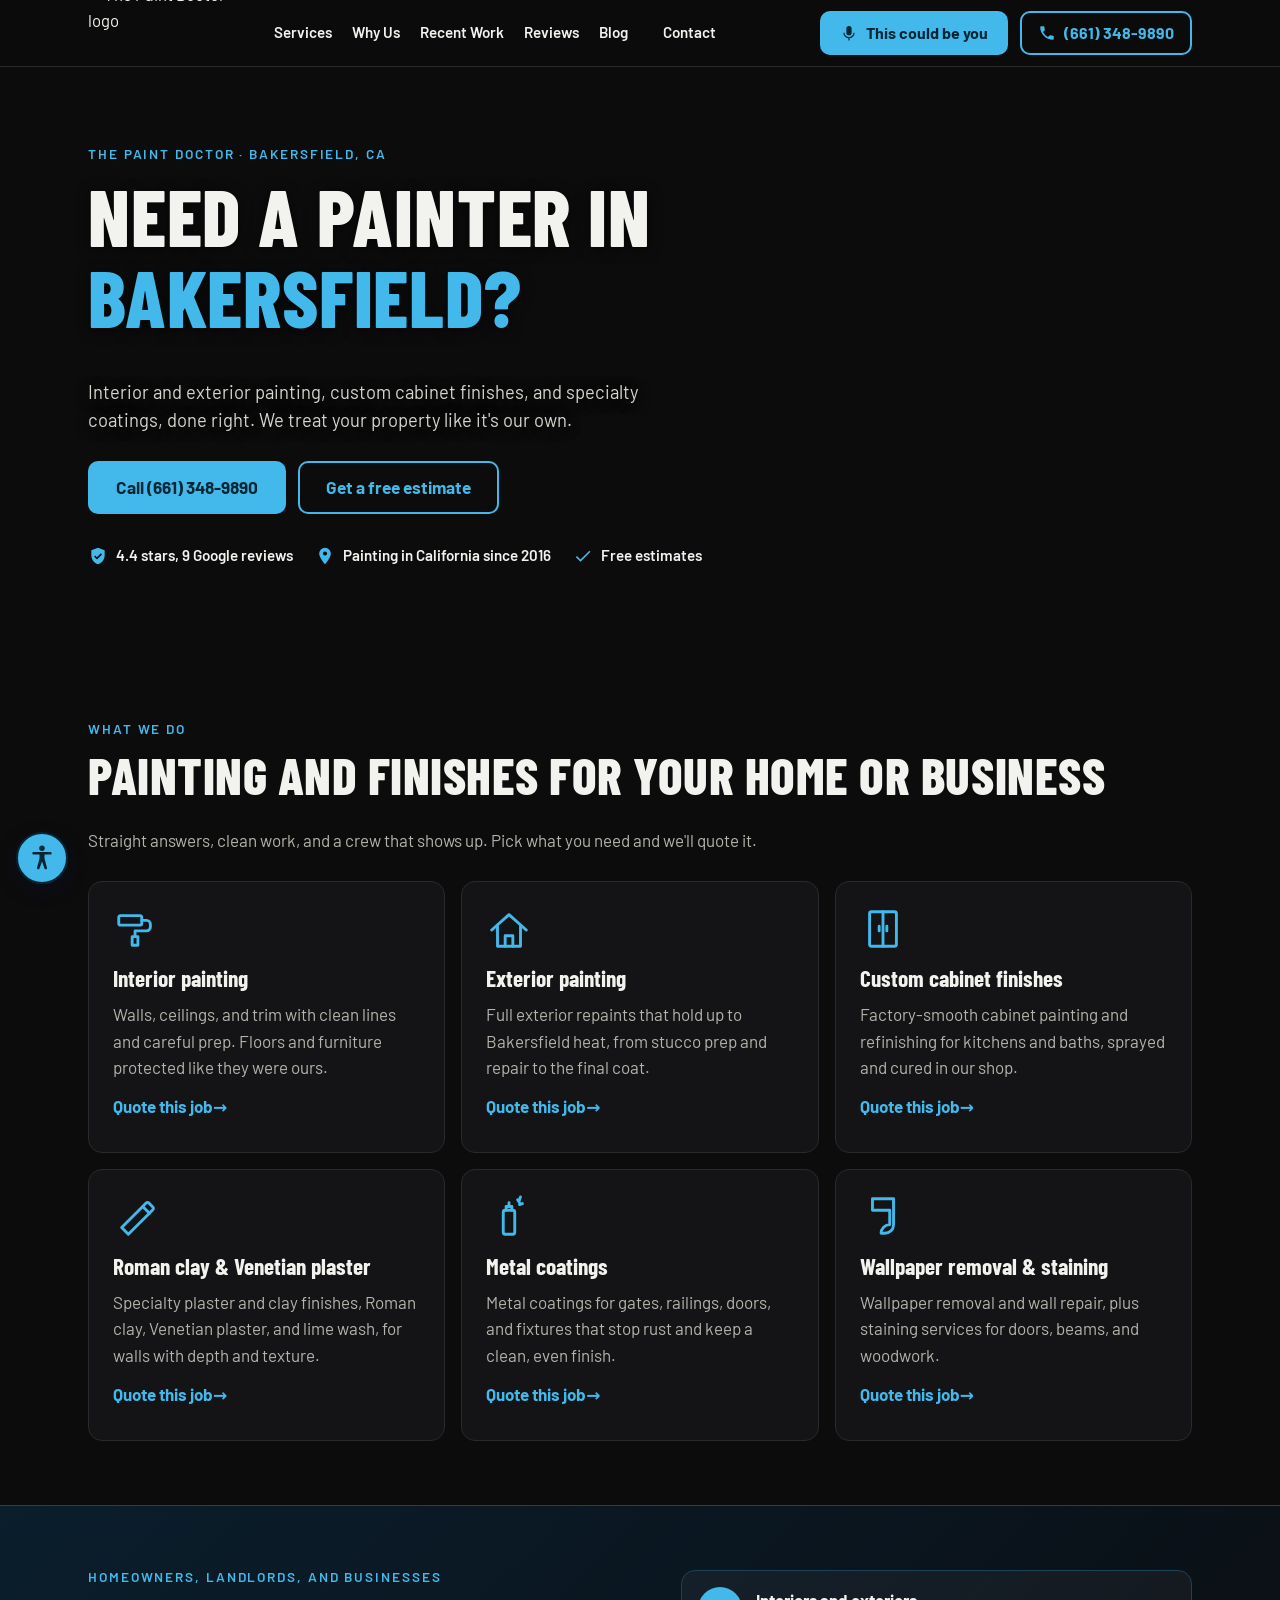
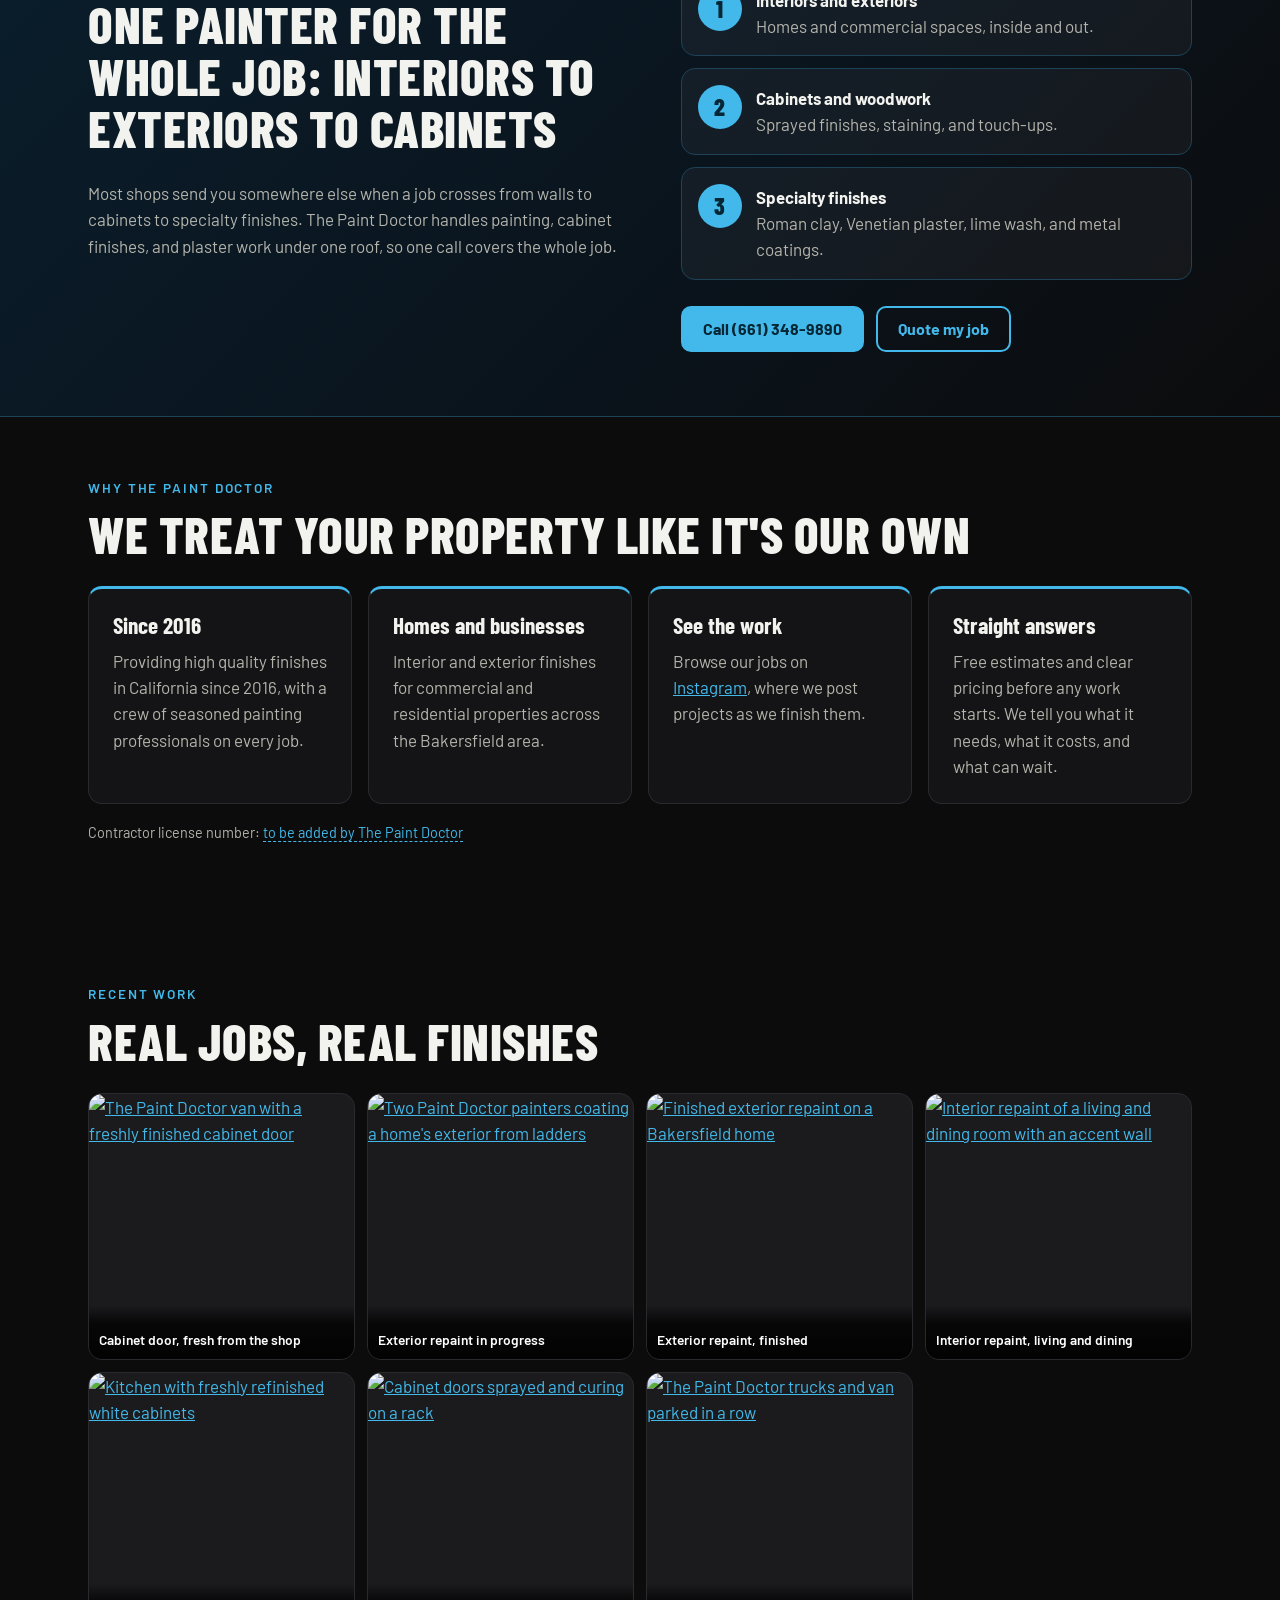
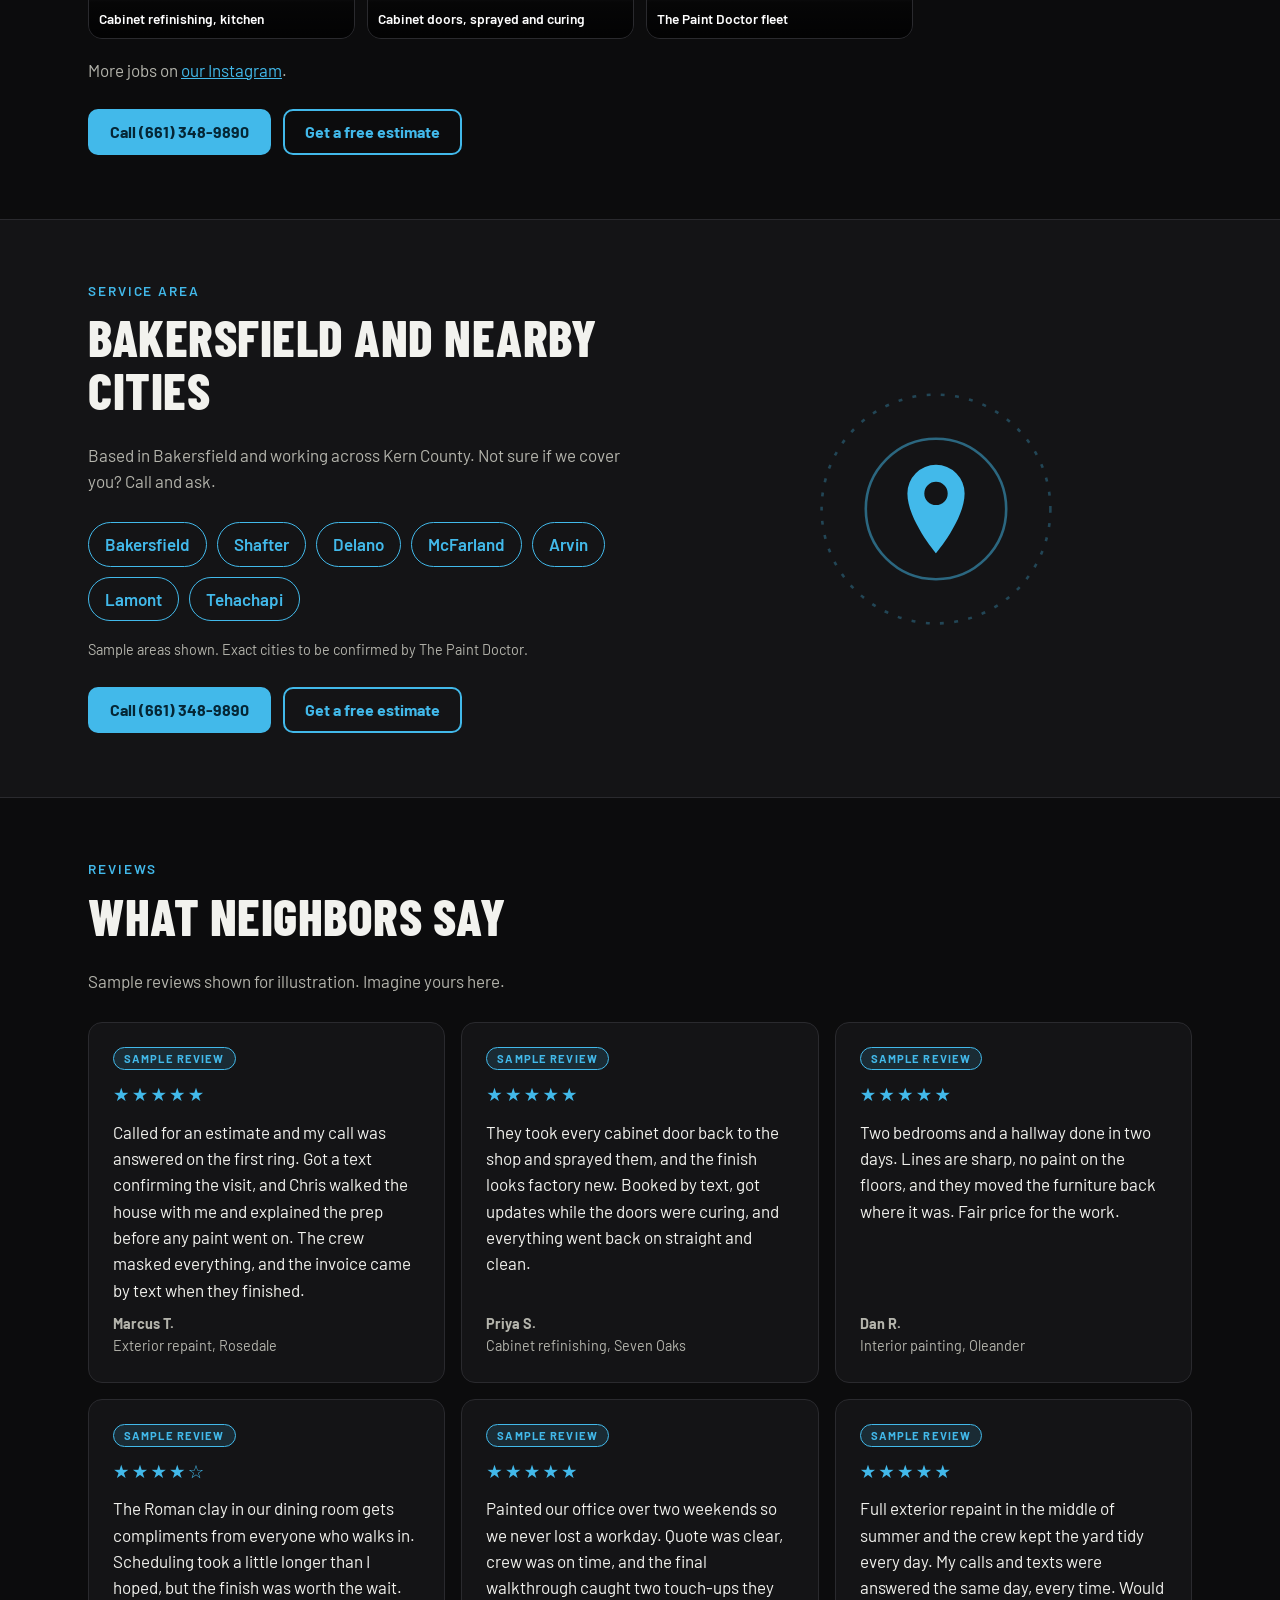
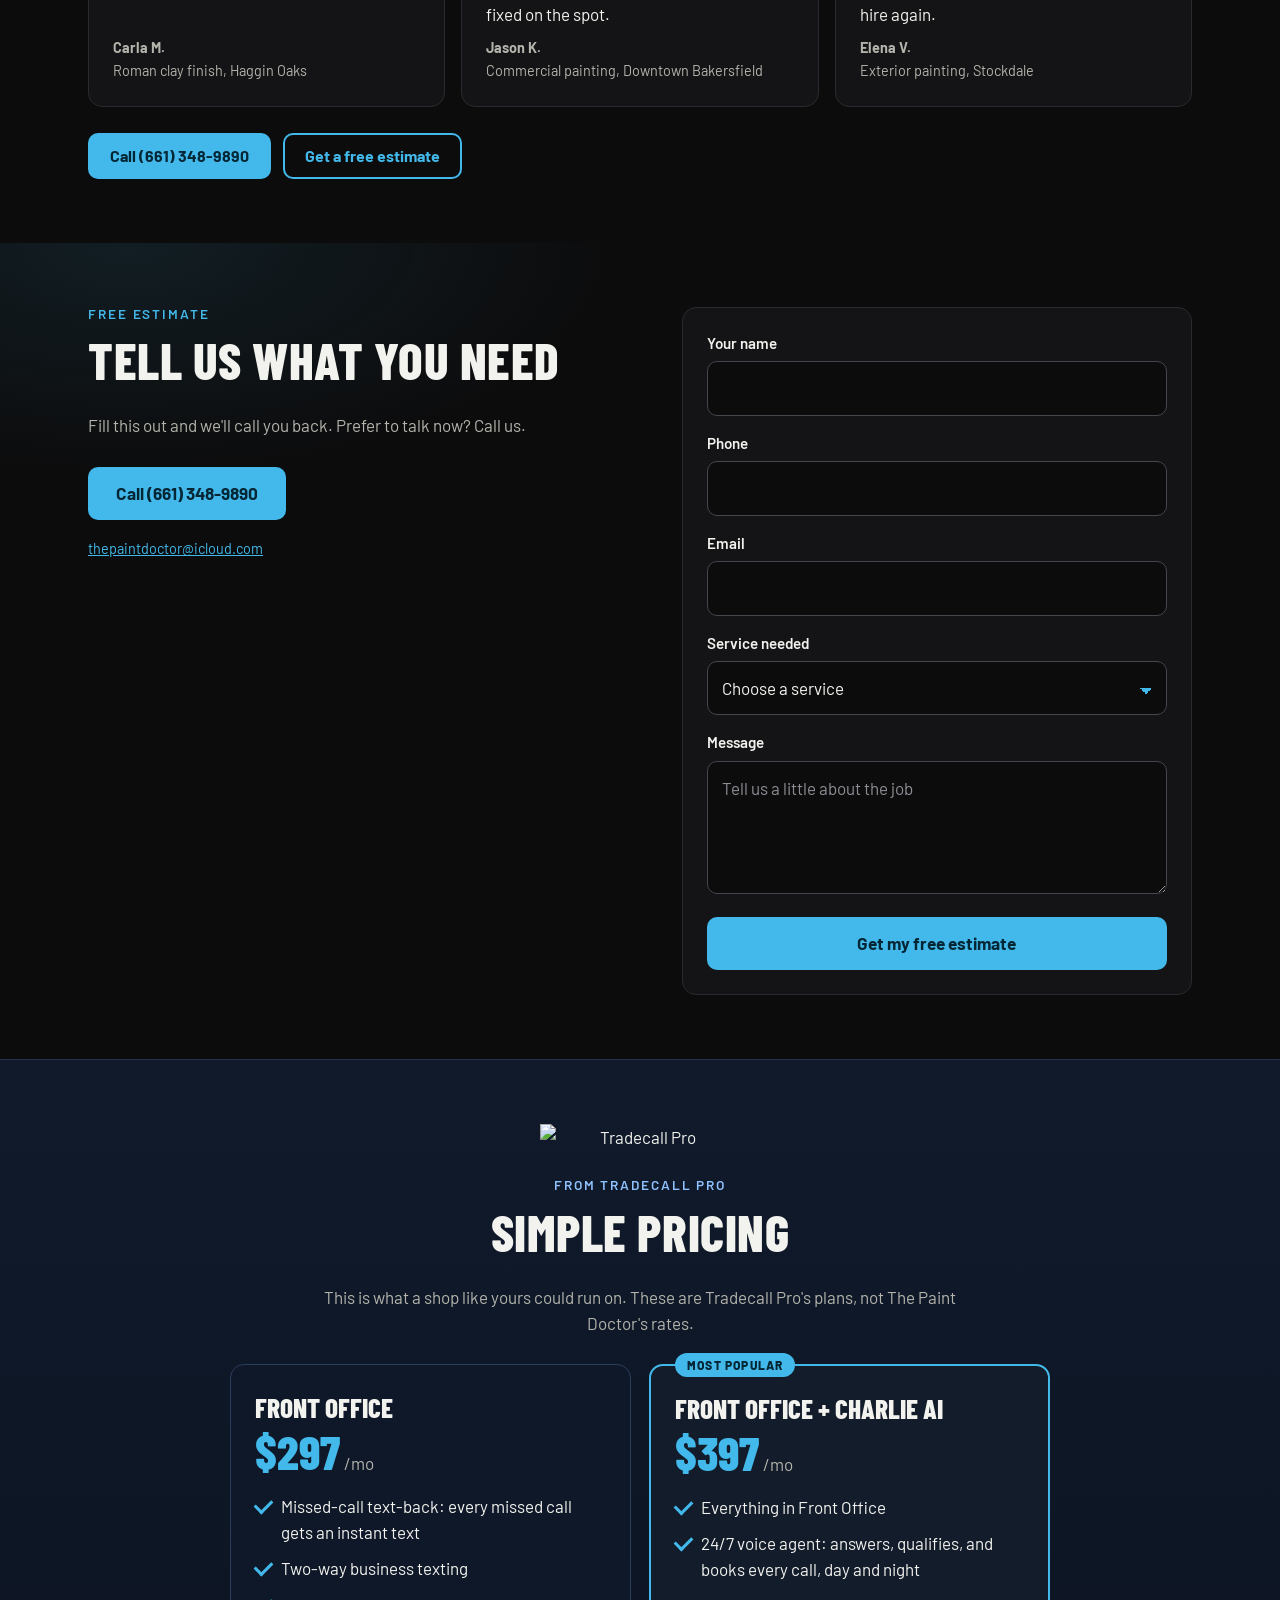
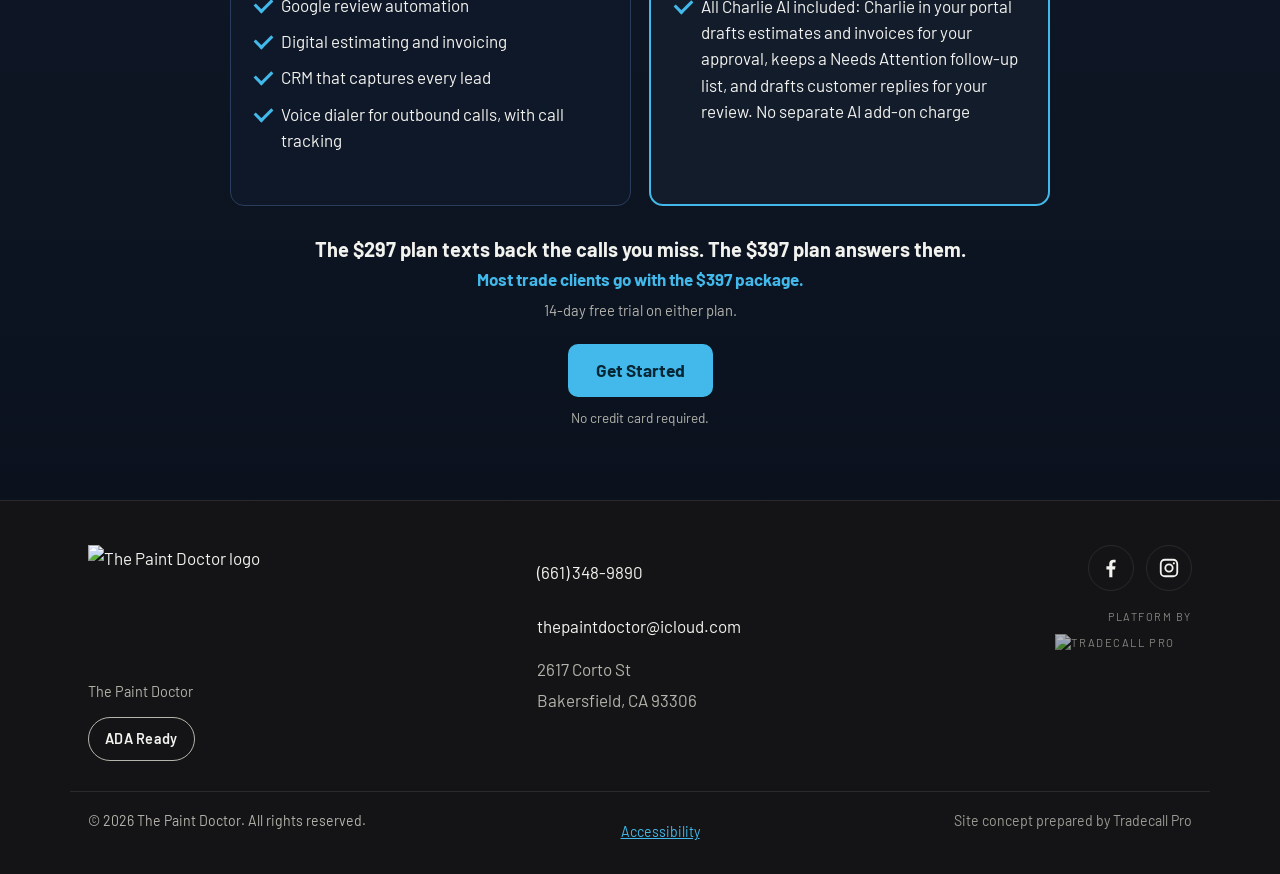
==== commit 184c2f4b: "Pricing band update 2026-10-28: dialer included in both plans, 97 card is now Front Office + Charlie" ====
--- a/PaintDoctor/index.html
+++ b/PaintDoctor/index.html
@@ -360,16 +360,16 @@
           <li>Two-way business texting</li>
           <li>Google review automation</li>
           <li>Digital estimating and invoicing</li>
-          <li>CRM that captures every lead</li>
+          <li>CRM that captures every lead</li><li>Voice dialer for outbound calls, with call tracking</li>
         </ul>
       </article>
       <article class="plan plan-pop">
         <span class="pop-badge">Most popular</span>
-        <h3>Front Office + Voice Agent</h3>
+        <h3>Front Office + Charlie AI</h3>
         <p class="plan-price"><b>$397</b><span>/mo</span></p>
         <ul class="ticks">
           <li>Everything in Front Office</li>
-          <li>A 24/7 voice agent that answers, qualifies, and books every call, day and night</li>
+          <li>24/7 voice agent: answers, qualifies, and books every call, day and night</li><li>All Charlie AI included: Charlie in your portal drafts estimates and invoices for your approval, keeps a Needs Attention follow-up list, and drafts customer replies for your review. No separate AI add-on charge</li>
         </ul>
       </article>
     </div>
